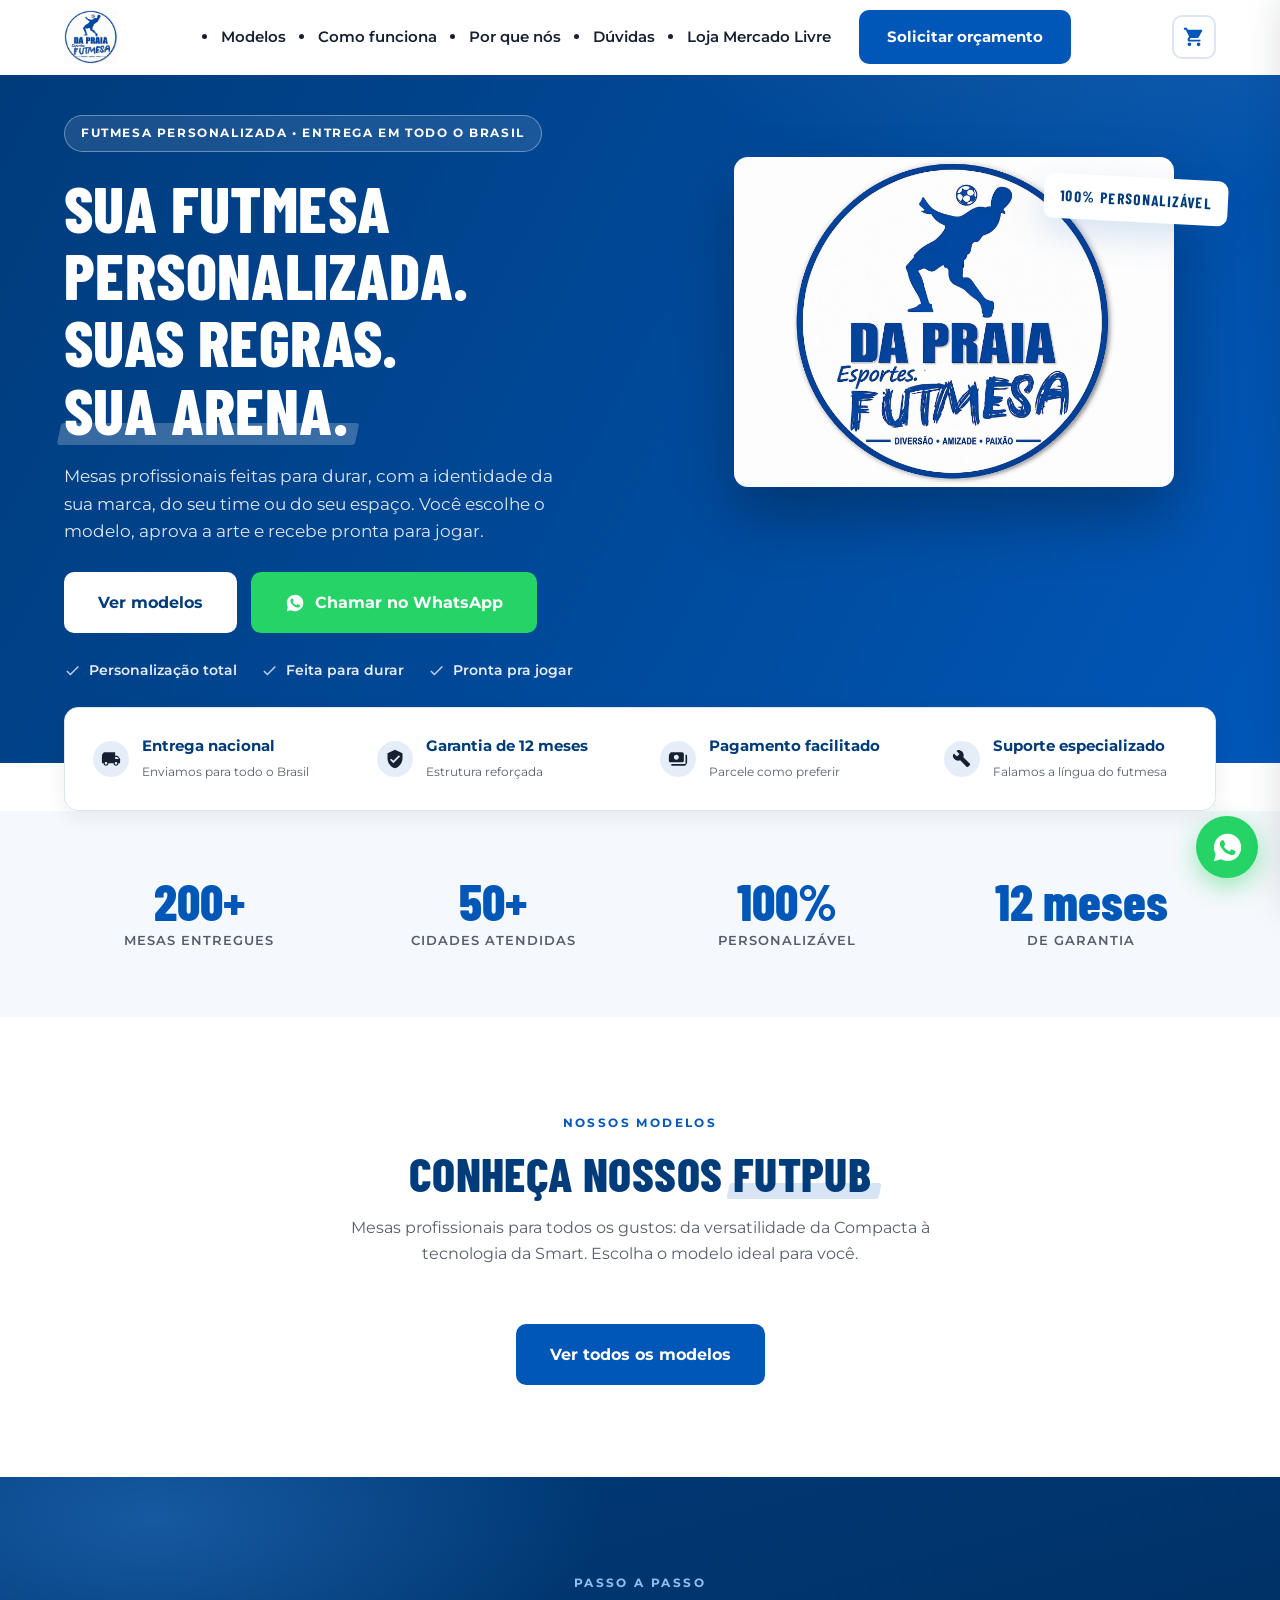
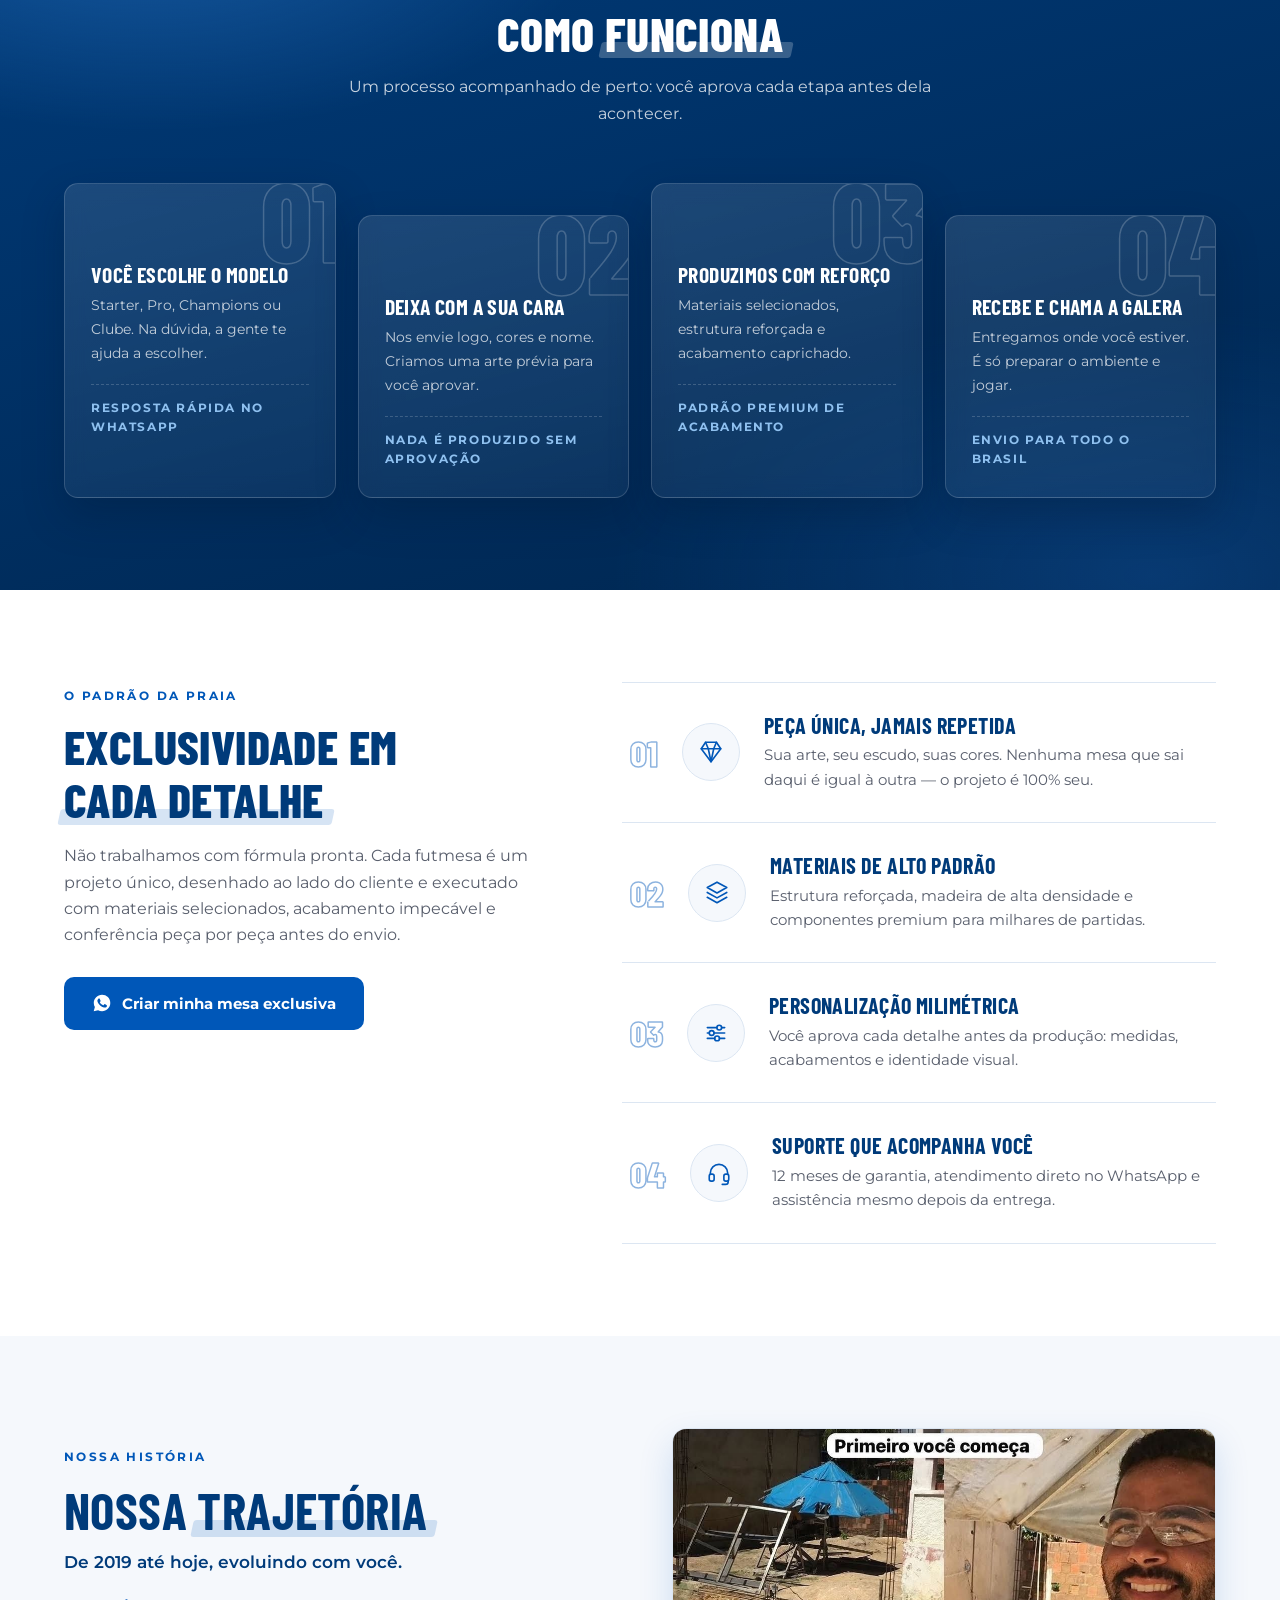
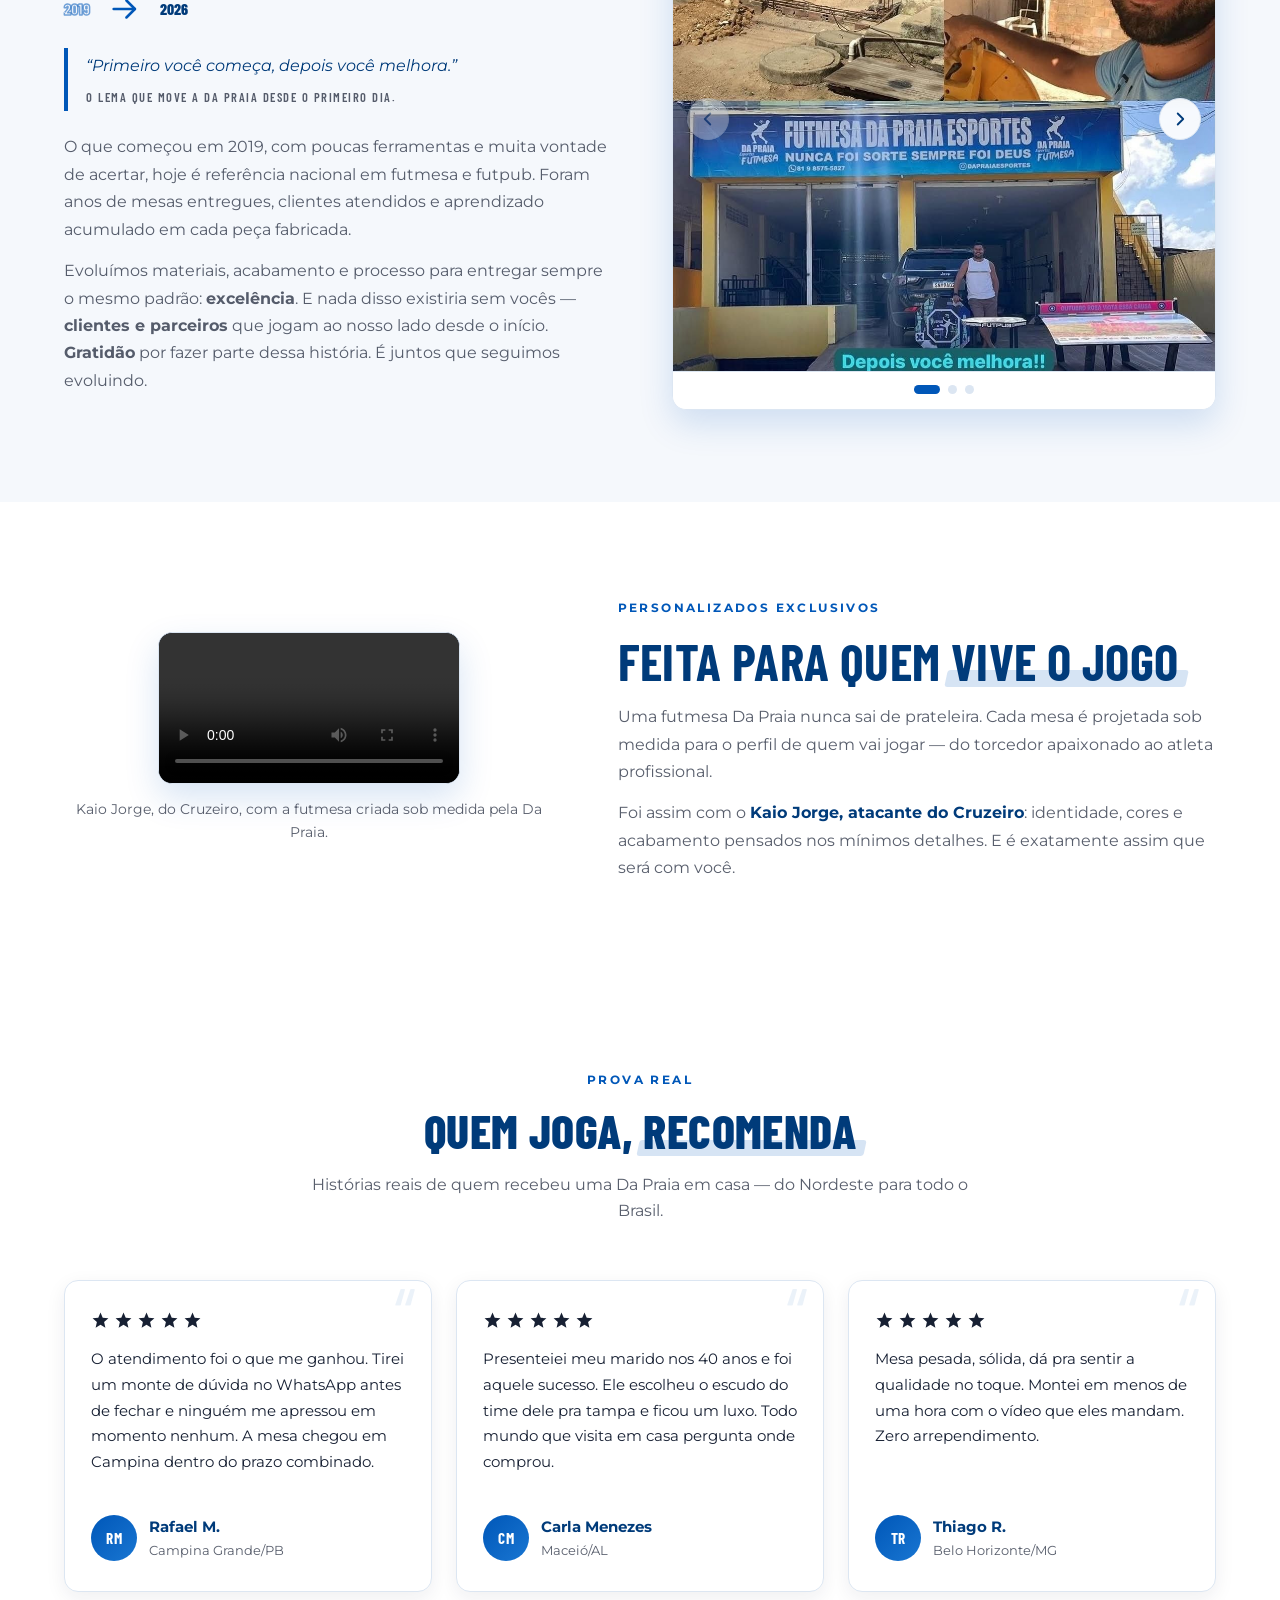
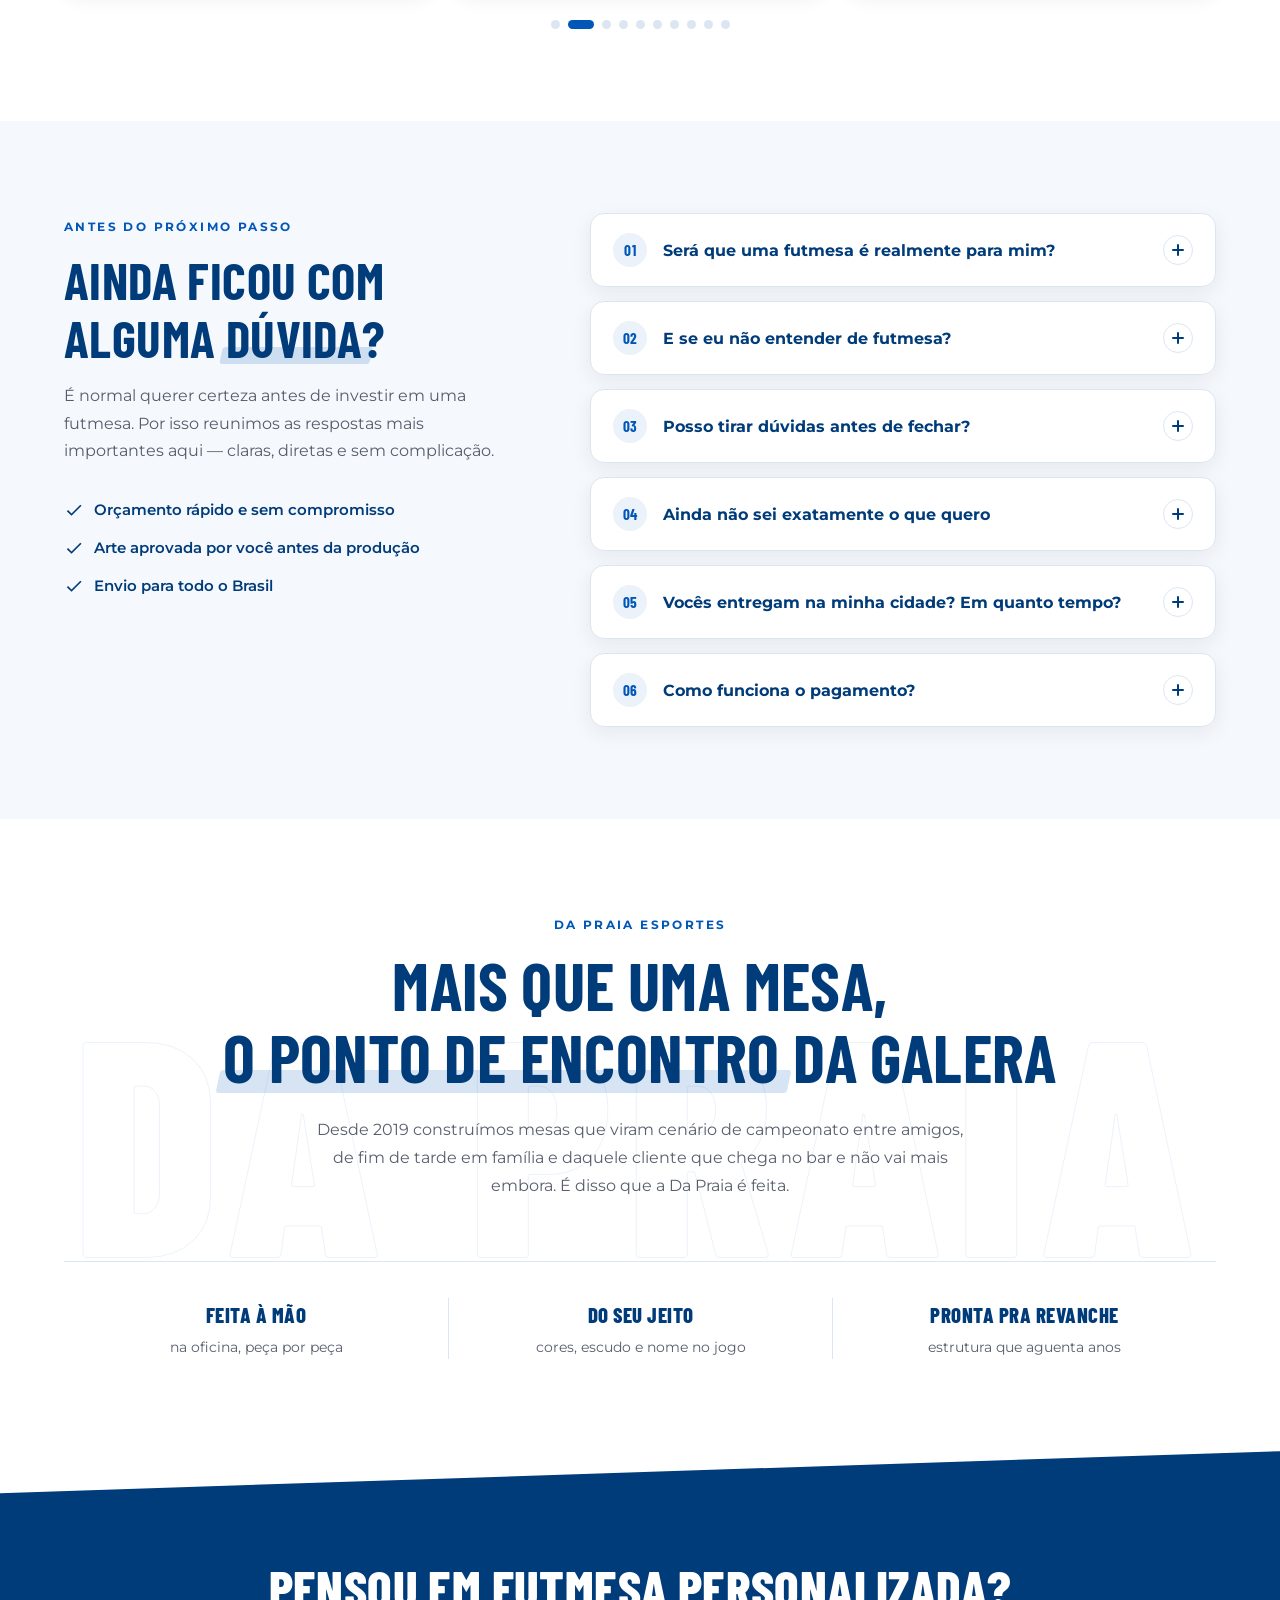
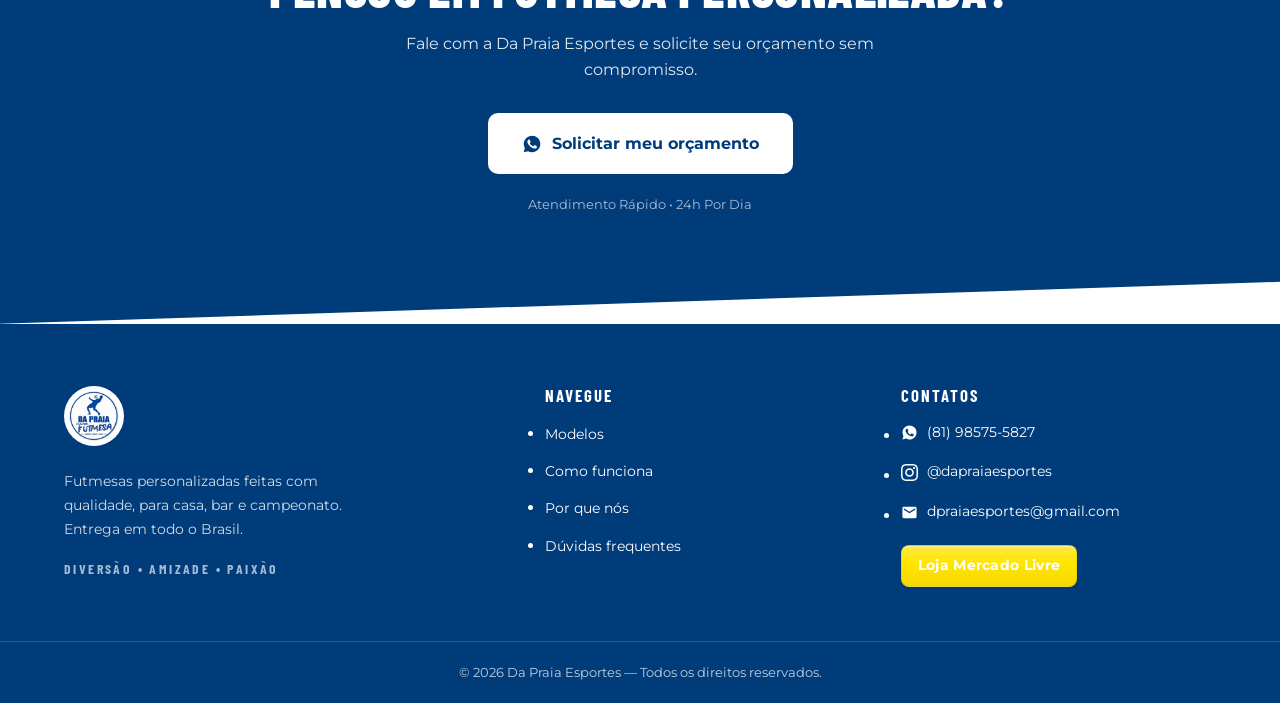
==== index.html @ 12948099 "Add files via upload" ====
<!DOCTYPE html>
<html lang="pt-BR">
<head>
  <meta charset="UTF-8">
  <meta name="viewport" content="width=device-width, initial-scale=1.0">

  <!-- Da Praia Esportes — Futmesa -->
  <title>Da Praia Esportes | Futmesas Personalizadas — Entrega para todo o Brasil</title>
  <meta name="description" content="Futmesas profissionais e personalizadas para casa, bar e campeonato. Escolha seu modelo, personalize com suas cores e receba em casa. Entrega para todo o Brasil.">
  <meta name="referrer" content="strict-origin-when-cross-origin">
  <meta property="og:title" content="Da Praia Esportes | Futmesas Personalizadas">
  <meta property="og:description" content="Monte sua arena de futmesa. Modelos personalizados com entrega para todo o Brasil.">
  <meta property="og:type" content="website">
  <meta property="og:image" content="assets/img/og-cover.jpg">
  <meta property="og:locale" content="pt_BR">

  <!-- Favicon (gerado a partir do logo oficial) -->
  <link rel="icon" type="image/png" sizes="32x32" href="assets/favicon/favicon-32x32.png">
  <link rel="icon" type="image/png" sizes="16x16" href="assets/favicon/favicon-16x16.png">
  <link rel="icon" type="image/png" sizes="192x192" href="assets/favicon/favicon-192.png">
  <link rel="apple-touch-icon" sizes="180x180" href="assets/favicon/apple-touch-icon.png">

  <!-- Fontes -->
  <link rel="preconnect" href="https://fonts.googleapis.com">
  <link rel="preconnect" href="https://fonts.gstatic.com" crossorigin>
  <link href="https://fonts.googleapis.com/css2?family=Barlow+Condensed:wght@600;700;800&family=Montserrat:wght@400;500;600;700&display=swap" rel="stylesheet">

  <!-- Styles -->
  <link rel="stylesheet" href="css/reset.css">
  <link rel="stylesheet" href="css/variables.css">
  <link rel="stylesheet" href="css/style.css">
  <link rel="stylesheet" href="css/responsive.css">

  <!-- Scripts (order matters: config first, main last) -->
  <script src="js/config.js" defer></script>
  <script src="js/ui.js" defer></script>
  <script src="js/cart.js" defer></script>
  <script src="js/animations.js" defer></script>
  <script src="js/carousel.js" defer></script>
  <script src="js/main.js" defer></script>
</head>

<body>

  <!-- SVG icon sprite -->
  <svg xmlns="http://www.w3.org/2000/svg" style="display:none" aria-hidden="true">
    <symbol id="i-whatsapp" viewBox="0 0 24 24"><path fill="currentColor" d="M12.04 2c-5.46 0-9.91 4.45-9.91 9.91 0 1.75.46 3.45 1.32 4.95L2.05 22l5.25-1.38a9.87 9.87 0 0 0 4.74 1.21h.01c5.46 0 9.9-4.45 9.9-9.91 0-2.65-1.03-5.14-2.9-7.01A9.82 9.82 0 0 0 12.04 2Zm5.8 14.06c-.24.68-1.4 1.3-1.94 1.35-.52.05-1.02.24-3.44-.72-2.9-1.14-4.72-4.15-4.86-4.34-.14-.19-1.15-1.53-1.15-2.92 0-1.39.73-2.07.99-2.35.26-.28.57-.35.76-.35.19 0 .38 0 .55.01.18.01.41-.07.64.49.24.56.81 1.98.88 2.12.07.14.12.31.02.5-.09.19-.14.31-.28.48-.14.17-.29.37-.42.5-.14.14-.28.29-.12.57.16.28.71 1.17 1.53 1.9 1.05.94 1.94 1.23 2.22 1.37.28.14.44.12.61-.07.16-.19.7-.81.89-1.09.19-.28.38-.23.64-.14.26.09 1.65.78 1.93.92.28.14.47.21.54.33.07.11.07.66-.17 1.34Z"/></symbol>
    <symbol id="i-instagram" viewBox="0 0 24 24"><path fill="currentColor" d="M12 2.163c3.204 0 3.584.012 4.85.07 3.252.148 4.771 1.691 4.919 4.919.058 1.265.069 1.645.069 4.849 0 3.205-.012 3.584-.069 4.849-.149 3.225-1.664 4.771-4.919 4.919-1.266.058-1.644.07-4.85.07-3.204 0-3.584-.012-4.849-.07-3.26-.149-4.771-1.699-4.919-4.92-.058-1.265-.07-1.644-.07-4.849 0-3.204.013-3.583.07-4.849.149-3.227 1.664-4.771 4.919-4.919 1.266-.057 1.645-.069 4.849-.069zm0-2.163c-3.259 0-3.667.014-4.947.072-4.358.2-6.78 2.618-6.98 6.98-.059 1.281-.073 1.689-.073 4.948 0 3.259.014 3.668.072 4.948.2 4.358 2.618 6.78 6.98 6.98 1.281.058 1.689.072 4.948.072 3.259 0 3.668-.014 4.948-.072 4.354-.2 6.782-2.618 6.979-6.98.059-1.28.073-1.689.073-4.948 0-3.259-.014-3.667-.072-4.947-.196-4.354-2.617-6.78-6.979-6.98-1.281-.059-1.69-.073-4.949-.073zm0 5.838c-3.403 0-6.162 2.759-6.162 6.162s2.759 6.163 6.162 6.163 6.162-2.759 6.162-6.163c0-3.403-2.759-6.162-6.162-6.162zm0 10.162c-2.209 0-4-1.79-4-4 0-2.209 1.791-4 4-4s4 1.791 4 4c0 2.21-1.791 4-4 4zm6.406-11.845c-.796 0-1.441.645-1.441 1.44s.645 1.44 1.441 1.44c.795 0 1.439-.645 1.439-1.44s-.644-1.44-1.439-1.44z"/></symbol>
    <symbol id="i-email" viewBox="0 0 24 24"><path fill="currentColor" d="M20 4H4c-1.1 0-1.99.9-1.99 2L2 18c0 1.1.9 2 2 2h16c1.1 0 2-.9 2-2V6c0-1.1-.9-2-2-2zm0 4-8 5-8-5V6l8 5 8-5v2z"/></symbol>
    <symbol id="i-cart" viewBox="0 0 24 24"><path fill="currentColor" d="M7 18c-1.1 0-1.99.9-1.99 2S5.9 22 7 22s2-.9 2-2-.9-2-2-2zM1 2v2h2l3.6 7.59-1.35 2.45c-.16.28-.25.61-.25.96 0 1.1.9 2 2 2h12v-2H7.42c-.14 0-.25-.11-.25-.25l.03-.12.9-1.63h7.45c.75 0 1.41-.41 1.75-1.03l3.58-6.49c.08-.14.12-.31.12-.48 0-.55-.45-1-1-1H5.21l-.94-2H1zm16 16c-1.1 0-1.99.9-1.99 2s.89 2 1.99 2 2-.9 2-2-.9-2-2-2z"/></symbol>
    <symbol id="i-menu" viewBox="0 0 24 24"><path fill="currentColor" d="M3 18h18v-2H3v2zm0-5h18v-2H3v2zm0-7v2h18V6H3z"/></symbol>
    <symbol id="i-close" viewBox="0 0 24 24"><path fill="currentColor" d="M19 6.41 17.59 5 12 10.59 6.41 5 5 6.41 10.59 12 5 17.59 6.41 19 12 13.41 17.59 19 19 17.59 13.41 12z"/></symbol>
    <symbol id="i-check" viewBox="0 0 24 24"><path fill="currentColor" d="M9 16.17 4.83 12l-1.42 1.41L9 19 21 7l-1.41-1.41z"/></symbol>
    <symbol id="i-truck" viewBox="0 0 24 24"><path fill="currentColor" d="M20 8h-3V4H3c-1.1 0-2 .9-2 2v11h2c0 1.66 1.34 3 3 3s3-1.34 3-3h6c0 1.66 1.34 3 3 3s3-1.34 3-3h2v-5l-3-4zM6 18.5c-.83 0-1.5-.67-1.5-1.5s.67-1.5 1.5-1.5 1.5.67 1.5 1.5-.67 1.5-1.5 1.5zm13.5-9 1.96 2.5H17V9.5h2.5zm-1.5 9c-.83 0-1.5-.67-1.5-1.5s.67-1.5 1.5-1.5 1.5.67 1.5 1.5-.67 1.5-1.5 1.5z"/></symbol>
    <symbol id="i-shield" viewBox="0 0 24 24"><path fill="currentColor" d="M12 1 3 5v6c0 5.55 3.84 10.74 9 12 5.16-1.26 9-6.45 9-12V5l-9-4zm-2 16-4-4 1.41-1.41L10 14.17l6.59-6.59L18 9l-8 8z"/></symbol>
    <symbol id="i-star" viewBox="0 0 24 24"><path fill="currentColor" d="m12 17.27 6.18 3.73-1.64-7.03L22 9.24l-7.19-.61L12 2 9.19 8.63 2 9.24l5.46 4.73L5.82 21z"/></symbol>
    <symbol id="i-card" viewBox="0 0 24 24"><path fill="currentColor" d="M19 14V6c0-1.1-.9-2-2-2H3c-1.1 0-2 .9-2 2v8c0 1.1.9 2 2 2h14c1.1 0 2-.9 2-2zm-9-1c-1.66 0-3-1.34-3-3s1.34-3 3-3 3 1.34 3 3-1.34 3-3 3zm13-6v11c0 1.1-.9 2-2 2H4v-2h17V7h2z"/></symbol>
    <symbol id="i-tools" viewBox="0 0 24 24"><path fill="currentColor" d="M22.7 19l-9.1-9.1c.9-2.3.4-5-1.5-6.9-2-2-5-2.4-7.4-1.3L9 6 6 9 1.6 4.7C.4 7.1.9 10.1 2.9 12.1c1.9 1.9 4.6 2.4 6.9 1.5l9.1 9.1c.4.4 1 .4 1.4 0l2.3-2.3c.5-.4.5-1.1.1-1.4z"/></symbol>

    <!-- Premium line icons -->
    <symbol id="i-diamond" viewBox="0 0 24 24"><g fill="none" stroke="currentColor" stroke-width="1.5" stroke-linecap="round" stroke-linejoin="round"><path d="M7 3h10l4 6-9 12L3 9l4-6Z"/><path d="M3 9h18"/><path d="M7 3l2.5 6L12 21M17 3l-2.5 6L12 21"/></g></symbol>
    <symbol id="i-layers" viewBox="0 0 24 24"><g fill="none" stroke="currentColor" stroke-width="1.5" stroke-linecap="round" stroke-linejoin="round"><path d="m12 2 9 5-9 5-9-5 9-5Z"/><path d="m3 11.5 9 5 9-5"/><path d="m3 16 9 5 9-5"/></g></symbol>
    <symbol id="i-sliders" viewBox="0 0 24 24"><g fill="none" stroke="currentColor" stroke-width="1.5" stroke-linecap="round"><path d="M4 7h8.8M17.2 7H20"/><circle cx="15" cy="7" r="2.2"/><path d="M4 12h1.8M10.2 12H20"/><circle cx="8" cy="12" r="2.2"/><path d="M4 17h6.8M15.2 17H20"/><circle cx="13" cy="17" r="2.2"/></g></symbol>
    <symbol id="i-headset" viewBox="0 0 24 24"><g fill="none" stroke="currentColor" stroke-width="1.5" stroke-linecap="round" stroke-linejoin="round"><path d="M4 13v-1a8 8 0 0 1 16 0v1"/><rect x="3" y="13" width="4.5" height="6.5" rx="1.8"/><rect x="16.5" y="13" width="4.5" height="6.5" rx="1.8"/><path d="M20.5 19.5v.5a2.5 2.5 0 0 1-2.5 2.5h-3"/></g></symbol>

    <!-- Journey icons -->
    <symbol id="i-chevron-left" viewBox="0 0 24 24"><path fill="none" stroke="currentColor" stroke-width="2" stroke-linecap="round" stroke-linejoin="round" d="m14.5 6-6 6 6 6"/></symbol>
    <symbol id="i-chevron-right" viewBox="0 0 24 24"><path fill="none" stroke="currentColor" stroke-width="2" stroke-linecap="round" stroke-linejoin="round" d="m9.5 6 6 6-6 6"/></symbol>
    <symbol id="i-arrow-right" viewBox="0 0 24 24"><g fill="none" stroke="currentColor" stroke-width="1.8" stroke-linecap="round" stroke-linejoin="round"><path d="M4 12h15"/><path d="m13 6 6 6-6 6"/></g></symbol>

    <!-- Mercado Livre hand/smile mark -->
    <symbol id="i-ml" viewBox="0 0 24 24"><path d="M5 15c0-4 3-7.5 7-9.5 4 2 7 5.5 7 9.5" stroke="currentColor" stroke-width="2" fill="none" stroke-linecap="round"/><circle cx="12" cy="16" r="1.5" fill="currentColor"/></symbol>
  </svg>

  <!-- Header -->
  <header class="header" id="site-header">
    <div class="container header__inner">

      <a href="#inicio" class="logo" aria-label="Da Praia Esportes">
        <img src="assets/img/logo/logo.png" alt="Da Praia Esportes" class="logo__img">
      </a>

      <nav class="nav" id="nav" aria-label="Menu principal">
        <ul>
          <li><a href="modelos-futpub.html">Modelos</a></li>
          <li><a href="#como-funciona">Como funciona</a></li>
          <li><a href="#porque">Por que nós</a></li>
          <li><a href="#faq">Dúvidas</a></li>
          <li><a href="https://www.mercadolivre.com.br/pagina/oro8zvaj"
                 target="_blank"
                 rel="noopener noreferrer">Loja Mercado Livre</a></li>
        </ul>
        <a href="#" class="btn btn-primary nav__cta"
           data-contact="whatsapp"
           data-message="Olá! Estou procurando uma futmesa personalizada. Podem me ajudar?">
          Solicitar orçamento
        </a>
      </nav>

      <div class="header__actions">
        <button type="button" class="cart-btn" data-cart-open aria-label="Abrir meu orçamento">
          <svg aria-hidden="true"><use href="#i-cart"></use></svg>
          <span class="cart-btn__badge" data-cart-badge hidden>0</span>
        </button>
        <button type="button" class="nav-toggle" data-menu-toggle
                aria-label="Abrir menu" aria-expanded="false" aria-controls="nav">
          <svg class="icon-open" aria-hidden="true"><use href="#i-menu"></use></svg>
          <svg class="icon-close" aria-hidden="true"><use href="#i-close"></use></svg>
        </button>
      </div>
    </div>
  </header>

  <main>

    <!-- Hero -->
    <section class="hero" id="inicio">
      <div class="container hero__grid">

        <div class="hero-content reveal">
          <span class="hero__badge">FUTMESA PERSONALIZADA • ENTREGA EM TODO O BRASIL</span>

          <h1>SUA FUTMESA PERSONALIZADA.<br>SUAS REGRAS.<br><span class="highlight highlight-light">SUA ARENA.</span></h1>

          <p class="hero-text">
            Mesas profissionais feitas para durar, com a identidade da sua marca, do seu time
            ou do seu espaço. Você escolhe o modelo, aprova a arte e recebe pronta para jogar.
          </p>

          <div class="hero-actions">
            <a href="modelos-futpub.html" class="btn btn-white btn-lg">Ver modelos</a>
            <a href="#" class="btn btn-whatsapp btn-lg"
               data-contact="whatsapp"
               data-message="Olá! Tenho interesse em uma futmesa personalizada. Podem me passar valores e prazo de produção?">
              <svg aria-hidden="true"><use href="#i-whatsapp"></use></svg> Chamar no WhatsApp
            </a>
          </div>

          <ul class="hero-chips">
            <li><svg aria-hidden="true"><use href="#i-check"></use></svg> Personalização total</li>
            <li><svg aria-hidden="true"><use href="#i-check"></use></svg> Feita para durar</li>
            <li><svg aria-hidden="true"><use href="#i-check"></use></svg> Pronta pra jogar</li>
          </ul>
        </div>

        <div class="hero__visual reveal">
          <img src="assets/img/logo/logo.png"
               alt="Logo da Da Praia Esportes"
               class="hero-image" width="640" height="480" loading="eager" decoding="async">
          <span class="hero-tag">100% PERSONALIZÁVEL</span>
        </div>
      </div>
    </section>

    <!-- USP bar -->
    <div class="container">
      <div class="usp-bar reveal">
        <div class="usp-bar__item">
          <svg aria-hidden="true"><use href="#i-truck"></use></svg>
          <div><strong>Entrega nacional</strong><span>Enviamos para todo o Brasil</span></div>
        </div>
        <div class="usp-bar__item">
          <svg aria-hidden="true"><use href="#i-shield"></use></svg>
          <div><strong>Garantia de 12 meses</strong><span>Estrutura reforçada</span></div>
        </div>
        <div class="usp-bar__item">
          <svg aria-hidden="true"><use href="#i-card"></use></svg>
          <div><strong>Pagamento facilitado</strong><span>Parcele como preferir</span></div>
        </div>
        <div class="usp-bar__item">
          <svg aria-hidden="true"><use href="#i-tools"></use></svg>
          <div><strong>Suporte especializado</strong><span>Falamos a língua do futmesa</span></div>
        </div>
      </div>
    </div>

    <!-- Stats -->
    <section class="stats">
      <div class="container stats-grid">
        <div class="stat reveal"><strong data-count="200" data-suffix="+">0+</strong><span>Mesas entregues</span></div>
        <div class="stat reveal"><strong data-count="50" data-suffix="+">0+</strong><span>Cidades atendidas</span></div>
        <div class="stat reveal"><strong data-count="100" data-suffix="%">0%</strong><span>Personalizável</span></div>
        <div class="stat reveal"><strong data-count="12" data-suffix=" meses">0 meses</strong><span>De garantia</span></div>
      </div>
    </section>

    <!-- FUTPUB preview -->
    <section class="section" id="modelos">
      <div class="container">
        <header class="section-header reveal">
          <span class="eyebrow">NOSSOS MODELOS</span>
          <h2>CONHEÇA NOSSOS <span class="highlight">FUTPUB</span></h2>
          <p>Mesas profissionais para todos os gustos: da versatilidade da Compacta à tecnologia da Smart. Escolha o modelo ideal para você.</p>
        </header>

        <div style="text-align:center;margin-top:36px" class="reveal">
          <a href="modelos-futpub.html" class="btn btn-primary btn-lg">Ver todos os modelos</a>
        </div>
      </div>
    </section>

    <!-- How it works -->
    <section class="section section-night" id="como-funciona">
      <div class="container">
        <header class="section-header reveal">
          <span class="eyebrow">PASSO A PASSO</span>
          <h2>COMO <span class="highlight highlight-light">FUNCIONA</span></h2>
          <p>Um processo acompanhado de perto: você aprova cada etapa antes dela acontecer.</p>
        </header>

        <ol class="flow">
          <li class="flow-step reveal">
            <span class="flow-step__num" aria-hidden="true">01</span>
            <h3>Você escolhe o modelo</h3>
            <p>Starter, Pro, Champions ou Clube. Na dúvida, a gente te ajuda a escolher.</p>
            <span class="flow-step__meta">Resposta rápida no WhatsApp</span>
          </li>
          <li class="flow-step reveal">
            <span class="flow-step__num" aria-hidden="true">02</span>
            <h3>Deixa com a sua cara</h3>
            <p>Nos envie logo, cores e nome. Criamos uma arte prévia para você aprovar.</p>
            <span class="flow-step__meta">Nada é produzido sem aprovação</span>
          </li>
          <li class="flow-step reveal">
            <span class="flow-step__num" aria-hidden="true">03</span>
            <h3>Produzimos com reforço</h3>
            <p>Materiais selecionados, estrutura reforçada e acabamento caprichado.</p>
            <span class="flow-step__meta">Padrão premium de acabamento</span>
          </li>
          <li class="flow-step reveal">
            <span class="flow-step__num" aria-hidden="true">04</span>
            <h3>Recebe e chama a galera</h3>
            <p>Entregamos onde você estiver. É só preparar o ambiente e jogar.</p>
            <span class="flow-step__meta">Envio para todo o Brasil</span>
          </li>
        </ol>
      </div>
    </section>

    <!-- Why us -->
    <section class="section" id="porque">
      <div class="container why__grid">

        <header class="why-intro reveal">
          <span class="eyebrow">O PADRÃO DA PRAIA</span>
          <h2>EXCLUSIVIDADE EM<br><span class="highlight">CADA DETALHE</span></h2>
          <p>
            Não trabalhamos com fórmula pronta. Cada futmesa é um projeto único,
            desenhado ao lado do cliente e executado com materiais selecionados,
            acabamento impecável e conferência peça por peça antes do envio.
          </p>
          <a href="#" class="btn btn-primary"
             data-contact="whatsapp"
             data-message="Olá! Vi o trabalho de vocês e quero montar uma futmesa personalizada. Como funciona o processo?">
            <svg aria-hidden="true"><use href="#i-whatsapp"></use></svg>
            Criar minha mesa exclusiva
          </a>
        </header>

        <ul class="why-list">
          <li class="why-item reveal">
            <span class="why-item__number">01</span>
            <span class="why-item__icon"><svg aria-hidden="true"><use href="#i-diamond"></use></svg></span>
            <div class="why-item__body">
              <h3>Peça única, jamais repetida</h3>
              <p>Sua arte, seu escudo, suas cores. Nenhuma mesa que sai daqui é igual à outra — o projeto é 100% seu.</p>
            </div>
          </li>
          <li class="why-item reveal">
            <span class="why-item__number">02</span>
            <span class="why-item__icon"><svg aria-hidden="true"><use href="#i-layers"></use></svg></span>
            <div class="why-item__body">
              <h3>Materiais de alto padrão</h3>
              <p>Estrutura reforçada, madeira de alta densidade e componentes premium para milhares de partidas.</p>
            </div>
          </li>
          <li class="why-item reveal">
            <span class="why-item__number">03</span>
            <span class="why-item__icon"><svg aria-hidden="true"><use href="#i-sliders"></use></svg></span>
            <div class="why-item__body">
              <h3>Personalização milimétrica</h3>
              <p>Você aprova cada detalhe antes da produção: medidas, acabamentos e identidade visual.</p>
            </div>
          </li>
          <li class="why-item reveal">
            <span class="why-item__number">04</span>
            <span class="why-item__icon"><svg aria-hidden="true"><use href="#i-headset"></use></svg></span>
            <div class="why-item__body">
              <h3>Suporte que acompanha você</h3>
              <p>12 meses de garantia, atendimento direto no WhatsApp e assistência mesmo depois da entrega.</p>
            </div>
          </li>
        </ul>
      </div>
    </section>

    <!-- Our journey -->
    <section class="section section-gray" id="trajetoria">
      <div class="container story__grid">

        <header class="story-intro reveal">
          <span class="eyebrow">NOSSA HISTÓRIA</span>
          <h2>NOSSA <span class="highlight">TRAJETÓRIA</span></h2>
          <p class="story-intro__lead">De 2019 até hoje, evoluindo com você.</p>

          <p class="story-years" aria-label="Da fundação em 2019 até 2026">
            <span class="story-years__from">2019</span>
            <svg aria-hidden="true"><use href="#i-arrow-right"></use></svg>
            <span class="story-years__to">2026</span>
          </p>

          <blockquote class="story-quote">
            “Primeiro você começa, depois você melhora.”
            <footer>O lema que move a Da Praia desde o primeiro dia.</footer>
          </blockquote>

          <p>
            O que começou em 2019, com poucas ferramentas e muita vontade de
            acertar, hoje é referência nacional em futmesa e futpub. Foram anos
            de mesas entregues, clientes atendidos e aprendizado acumulado em
            cada peça fabricada.
          </p>
          <p>
            Evoluímos materiais, acabamento e processo para entregar sempre o
            mesmo padrão: <strong>excelência</strong>. E nada disso existiria sem vocês —
            <strong>clientes e parceiros</strong> que jogam ao nosso lado desde o início.
            <strong>Gratidão</strong> por fazer parte dessa história. É juntos que seguimos
            evoluindo.
          </p>
        </header>

        <div class="story-media reveal">
          <div class="carousel" id="story-carousel" aria-roledescription="carrossel" aria-label="Fotos da trajetória da Da Praia">
            <div class="carousel__track">
              <figure class="carousel__slide">
                <img src="assets/img/produtos/ft1.png" alt="Futmesa produzida pela Da Praia no início da trajetória" width="1080" height="1077" loading="lazy" decoding="async">
              </figure>
              <figure class="carousel__slide">
                <img src="assets/img/produtos/ft2.png" alt="Futpub da Da Praia em destaque na oficina" width="1170" height="1170" loading="lazy" decoding="async">
              </figure>
              <figure class="carousel__slide">
                <img src="assets/img/produtos/ft3.png" alt="Detalhes do acabamento das mesas Da Praia" width="1170" height="1170" loading="lazy" decoding="async">
              </figure>
              <!-- Adicione aqui o slide 4 quando a foto produtos/ft4 estiver disponível -->
            </div>

            <button type="button" class="carousel__arrow carousel__arrow--prev" data-carousel-prev aria-label="Foto anterior">
              <svg aria-hidden="true"><use href="#i-chevron-left"></use></svg>
            </button>
            <button type="button" class="carousel__arrow carousel__arrow--next" data-carousel-next aria-label="Próxima foto">
              <svg aria-hidden="true"><use href="#i-chevron-right"></use></svg>
            </button>

            <div class="carousel__dots" data-carousel-dots></div>
          </div>
        </div>

      </div>
    </section>

    <!-- Featured custom work -->
    <section class="section" id="personalizados">
      <div class="container feature-video__grid">

        <figure class="feature-video reveal">
          <div class="feature-video__frame">
            <video controls preload="metadata" playsinline src="assets/videos/kaio-jorge.mp4"></video>
          </div>
          <figcaption>Kaio Jorge, do Cruzeiro, com a futmesa criada sob medida pela Da Praia.</figcaption>
        </figure>

        <header class="feature-video__intro reveal">
          <span class="eyebrow">PERSONALIZADOS EXCLUSIVOS</span>
          <h2>FEITA PARA QUEM <span class="highlight">VIVE O JOGO</span></h2>
          <p>
            Uma futmesa Da Praia nunca sai de prateleira. Cada mesa é projetada
            sob medida para o perfil de quem vai jogar — do torcedor apaixonado
            ao atleta profissional.
          </p>
          <p>
            Foi assim com o <strong>Kaio Jorge, atacante do Cruzeiro</strong>:
            identidade, cores e acabamento pensados nos mínimos detalhes. E é
            exatamente assim que será com você.
          </p>
        </header>

      </div>
    </section>

    <!-- Testimonials -->
    <section class="section" id="depoimentos">
      <div class="container">
        <header class="section-header reveal">
          <span class="eyebrow">PROVA REAL</span>
          <h2>QUEM JOGA, <span class="highlight">RECOMENDA</span></h2>
          <p>Histórias reais de quem recebeu uma Da Praia em casa — do Nordeste para todo o Brasil.</p>
        </header>

        <div class="tcarousel reveal">
          <ul class="tcarousel__grid" data-tcarousel-grid>
              <li class="testimonial-card">
                <div class="stars" aria-label="Avaliação: 5 de 5 estrelas">
                  <svg aria-hidden="true"><use href="#i-star"></use></svg>
                  <svg aria-hidden="true"><use href="#i-star"></use></svg>
                  <svg aria-hidden="true"><use href="#i-star"></use></svg>
                  <svg aria-hidden="true"><use href="#i-star"></use></svg>
                  <svg aria-hidden="true"><use href="#i-star"></use></svg>
                </div>
                <blockquote>A futpub está no meu bar há quase três anos e aguenta o tranco de todo fim de semana. Cliente fica mais tempo, joga entre uma rodada e outra. Melhor dinheiro que gastei no ambiente.</blockquote>
                <div class="testimonial-card__footer">
                  <span class="avatar">MA</span>
                  <div>
                    <strong>Marcos A.</strong>
                    <span>Jaboatão dos Guararapes/PE</span>
                    <span class="testimonial-card__since">Cliente desde 2021</span>
                  </div>
                </div>
              </li>

              <li class="testimonial-card">
                <div class="stars" aria-label="Avaliação: 5 de 5 estrelas">
                  <svg aria-hidden="true"><use href="#i-star"></use></svg>
                  <svg aria-hidden="true"><use href="#i-star"></use></svg>
                  <svg aria-hidden="true"><use href="#i-star"></use></svg>
                  <svg aria-hidden="true"><use href="#i-star"></use></svg>
                  <svg aria-hidden="true"><use href="#i-star"></use></svg>
                </div>
                <blockquote>Comprei de longe, só pelo site, e confesso que bateu aquela dúvida normal. Chegou tudo certinho, muito bem embalada, e a mesa é ainda melhor do que nas fotos. Minha sala virou o ponto de encontro da família aos domingos.</blockquote>
                <div class="testimonial-card__footer">
                  <span class="avatar">JC</span>
                  <div>
                    <strong>Juliana C.</strong>
                    <span>São Paulo/SP</span>
                  </div>
                </div>
              </li>

              <li class="testimonial-card">
                <div class="stars" aria-label="Avaliação: 5 de 5 estrelas">
                  <svg aria-hidden="true"><use href="#i-star"></use></svg>
                  <svg aria-hidden="true"><use href="#i-star"></use></svg>
                  <svg aria-hidden="true"><use href="#i-star"></use></svg>
                  <svg aria-hidden="true"><use href="#i-star"></use></svg>
                  <svg aria-hidden="true"><use href="#i-star"></use></svg>
                </div>
                <blockquote>Jogo futmesa desde moleque e essa aqui é outro nível. A bola desliza lisa, o manche é firme e o acabamento é caprichado demais. Dá pra ver que foi feita por quem entende.</blockquote>
                <div class="testimonial-card__footer">
                  <span class="avatar">DF</span>
                  <div>
                    <strong>Diego F.</strong>
                    <span>Fortaleza/CE</span>
                  </div>
                </div>
              </li>

              <li class="testimonial-card">
                <div class="stars" aria-label="Avaliação: 5 de 5 estrelas">
                  <svg aria-hidden="true"><use href="#i-star"></use></svg>
                  <svg aria-hidden="true"><use href="#i-star"></use></svg>
                  <svg aria-hidden="true"><use href="#i-star"></use></svg>
                  <svg aria-hidden="true"><use href="#i-star"></use></svg>
                  <svg aria-hidden="true"><use href="#i-star"></use></svg>
                </div>
                <blockquote>O atendimento foi o que me ganhou. Tirei um monte de dúvida no WhatsApp antes de fechar e ninguém me apressou em momento nenhum. A mesa chegou em Campina dentro do prazo combinado.</blockquote>
                <div class="testimonial-card__footer">
                  <span class="avatar">RM</span>
                  <div>
                    <strong>Rafael M.</strong>
                    <span>Campina Grande/PB</span>
                  </div>
                </div>
              </li>

              <li class="testimonial-card">
                <div class="stars" aria-label="Avaliação: 5 de 5 estrelas">
                  <svg aria-hidden="true"><use href="#i-star"></use></svg>
                  <svg aria-hidden="true"><use href="#i-star"></use></svg>
                  <svg aria-hidden="true"><use href="#i-star"></use></svg>
                  <svg aria-hidden="true"><use href="#i-star"></use></svg>
                  <svg aria-hidden="true"><use href="#i-star"></use></svg>
                </div>
                <blockquote>Presenteiei meu marido nos 40 anos e foi aquele sucesso. Ele escolheu o escudo do time dele pra tampa e ficou um luxo. Todo mundo que visita em casa pergunta onde comprou.</blockquote>
                <div class="testimonial-card__footer">
                  <span class="avatar">CM</span>
                  <div>
                    <strong>Carla Menezes</strong>
                    <span>Maceió/AL</span>
                  </div>
                </div>
              </li>

              <li class="testimonial-card">
                <div class="stars" aria-label="Avaliação: 5 de 5 estrelas">
                  <svg aria-hidden="true"><use href="#i-star"></use></svg>
                  <svg aria-hidden="true"><use href="#i-star"></use></svg>
                  <svg aria-hidden="true"><use href="#i-star"></use></svg>
                  <svg aria-hidden="true"><use href="#i-star"></use></svg>
                  <svg aria-hidden="true"><use href="#i-star"></use></svg>
                </div>
                <blockquote>Mesa pesada, sólida, dá pra sentir a qualidade no toque. Montei em menos de uma hora com o vídeo que eles mandam. Zero arrependimento.</blockquote>
                <div class="testimonial-card__footer">
                  <span class="avatar">TR</span>
                  <div>
                    <strong>Thiago R.</strong>
                    <span>Belo Horizonte/MG</span>
                  </div>
                </div>
              </li>

              <li class="testimonial-card">
                <div class="stars" aria-label="Avaliação: 5 de 5 estrelas">
                  <svg aria-hidden="true"><use href="#i-star"></use></svg>
                  <svg aria-hidden="true"><use href="#i-star"></use></svg>
                  <svg aria-hidden="true"><use href="#i-star"></use></svg>
                  <svg aria-hidden="true"><use href="#i-star"></use></svg>
                  <svg aria-hidden="true"><use href="#i-star"></use></svg>
                </div>
                <blockquote>Compro com eles desde o começo, lá de 2019. Já foram três mesas: uma minha e duas de presente. O trabalho só melhorou — e olha que a primeira já era ótima.</blockquote>
                <div class="testimonial-card__footer">
                  <span class="avatar">GN</span>
                  <div>
                    <strong>Gustavo N.</strong>
                    <span>Recife/PE</span>
                    <span class="testimonial-card__since">Cliente desde 2019</span>
                  </div>
                </div>
              </li>

              <li class="testimonial-card">
                <div class="stars" aria-label="Avaliação: 5 de 5 estrelas">
                  <svg aria-hidden="true"><use href="#i-star"></use></svg>
                  <svg aria-hidden="true"><use href="#i-star"></use></svg>
                  <svg aria-hidden="true"><use href="#i-star"></use></svg>
                  <svg aria-hidden="true"><use href="#i-star"></use></svg>
                  <svg aria-hidden="true"><use href="#i-star"></use></svg>
                </div>
                <blockquote>Chegou antes do prazo e super bem protegida. Meu pai se emocionou quando viu o nome dele gravado na mesa. Sério mesmo. Obrigada pelo cuidado com os detalhes.</blockquote>
                <div class="testimonial-card__footer">
                  <span class="avatar">BS</span>
                  <div>
                    <strong>Bianca S.</strong>
                    <span>Natal/RN</span>
                  </div>
                </div>
              </li>

              <li class="testimonial-card">
                <div class="stars" aria-label="Avaliação: 5 de 5 estrelas">
                  <svg aria-hidden="true"><use href="#i-star"></use></svg>
                  <svg aria-hidden="true"><use href="#i-star"></use></svg>
                  <svg aria-hidden="true"><use href="#i-star"></use></svg>
                  <svg aria-hidden="true"><use href="#i-star"></use></svg>
                  <svg aria-hidden="true"><use href="#i-star"></use></svg>
                </div>
                <blockquote>A mesa trabalha duro em evento e, depois de tanta gente batendo nela, continua inteira e bonita. É daquelas compras que se pagam.</blockquote>
                <div class="testimonial-card__footer">
                  <span class="avatar">RT</span>
                  <div>
                    <strong>Rodrigo T.</strong>
                    <span>Rio de Janeiro/RJ</span>
                  </div>
                </div>
              </li>

              <li class="testimonial-card">
                <div class="stars" aria-label="Avaliação: 5 de 5 estrelas">
                  <svg aria-hidden="true"><use href="#i-star"></use></svg>
                  <svg aria-hidden="true"><use href="#i-star"></use></svg>
                  <svg aria-hidden="true"><use href="#i-star"></use></svg>
                  <svg aria-hidden="true"><use href="#i-star"></use></svg>
                  <svg aria-hidden="true"><use href="#i-star"></use></svg>
                </div>
                <blockquote>Fui atendido pelo próprio dono, que mandou foto da minha mesa sendo montada lá na oficina. Esse cuidado não tem preço. E o produto, claro, ficou top.</blockquote>
                <div class="testimonial-card__footer">
                  <span class="avatar">PH</span>
                  <div>
                    <strong>Paulo H.</strong>
                    <span>Caruaru/PE</span>
                  </div>
                </div>
              </li>

              <li class="testimonial-card">
                <div class="stars" aria-label="Avaliação: 5 de 5 estrelas">
                  <svg aria-hidden="true"><use href="#i-star"></use></svg>
                  <svg aria-hidden="true"><use href="#i-star"></use></svg>
                  <svg aria-hidden="true"><use href="#i-star"></use></svg>
                  <svg aria-hidden="true"><use href="#i-star"></use></svg>
                  <svg aria-hidden="true"><use href="#i-star"></use></svg>
                </div>
                <blockquote>Minha única reclamação é que meus filhos agora brigam pra ver quem joga primeiro. A mesa é boa demais e virou disputa em casa — do tipo boa.</blockquote>
                <div class="testimonial-card__footer">
                  <span class="avatar">LP</span>
                  <div>
                    <strong>Luciana P.</strong>
                    <span>Salvador/BA</span>
                  </div>
                </div>
              </li>

              <li class="testimonial-card">
                <div class="stars" aria-label="Avaliação: 5 de 5 estrelas">
                  <svg aria-hidden="true"><use href="#i-star"></use></svg>
                  <svg aria-hidden="true"><use href="#i-star"></use></svg>
                  <svg aria-hidden="true"><use href="#i-star"></use></svg>
                  <svg aria-hidden="true"><use href="#i-star"></use></svg>
                  <svg aria-hidden="true"><use href="#i-star"></use></svg>
                </div>
                <blockquote>Ter uma futmesa profissional em casa era um sonho antigo. Personalizei com as cores do meu time e o resultado ficou impecável, coisa de marca grande.</blockquote>
                <div class="testimonial-card__footer">
                  <span class="avatar">AL</span>
                  <div>
                    <strong>Anderson L.</strong>
                    <span>Olinda/PE</span>
                    <span class="testimonial-card__since">Cliente desde 2023</span>
                  </div>
                </div>
              </li>

              <li class="testimonial-card">
                <div class="stars" aria-label="Avaliação: 5 de 5 estrelas">
                  <svg aria-hidden="true"><use href="#i-star"></use></svg>
                  <svg aria-hidden="true"><use href="#i-star"></use></svg>
                  <svg aria-hidden="true"><use href="#i-star"></use></svg>
                  <svg aria-hidden="true"><use href="#i-star"></use></svg>
                  <svg aria-hidden="true"><use href="#i-star"></use></svg>
                </div>
                <blockquote>Comprei pro meu pai no Dia dos Pais e ele me ligou emocionado quando abriu as caixas. Disseram que ia chegar dia 12 e chegou dia 10.</blockquote>
                <div class="testimonial-card__footer">
                  <span class="avatar">PM</span>
                  <div>
                    <strong>Priscila M.</strong>
                    <span>Campinas/SP</span>
                  </div>
                </div>
              </li>

              <li class="testimonial-card">
                <div class="stars" aria-label="Avaliação: 5 de 5 estrelas">
                  <svg aria-hidden="true"><use href="#i-star"></use></svg>
                  <svg aria-hidden="true"><use href="#i-star"></use></svg>
                  <svg aria-hidden="true"><use href="#i-star"></use></svg>
                  <svg aria-hidden="true"><use href="#i-star"></use></svg>
                  <svg aria-hidden="true"><use href="#i-star"></use></svg>
                </div>
                <blockquote>A personalização ficou melhor do que eu imaginei. Mandei uma arte meio torta e eles ajustaram tudo, mandaram prévia pra eu aprovar antes de produzir. Isso me passou muita confiança.</blockquote>
                <div class="testimonial-card__footer">
                  <span class="avatar">EV</span>
                  <div>
                    <strong>Everton L.</strong>
                    <span>Garanhuns/PE</span>
                  </div>
                </div>
              </li>

              <li class="testimonial-card">
                <div class="stars" aria-label="Avaliação: 5 de 5 estrelas">
                  <svg aria-hidden="true"><use href="#i-star"></use></svg>
                  <svg aria-hidden="true"><use href="#i-star"></use></svg>
                  <svg aria-hidden="true"><use href="#i-star"></use></svg>
                  <svg aria-hidden="true"><use href="#i-star"></use></svg>
                  <svg aria-hidden="true"><use href="#i-star"></use></svg>
                </div>
                <blockquote>Atendimento humano de verdade. Me responderam num domingo à noite, coisa que nem loja grande faz. A mesa então, nem se fala.</blockquote>
                <div class="testimonial-card__footer">
                  <span class="avatar">AV</span>
                  <div>
                    <strong>Aline V.</strong>
                    <span>Arapiraca/AL</span>
                  </div>
                </div>
              </li>

              <li class="testimonial-card">
                <div class="stars" aria-label="Avaliação: 5 de 5 estrelas">
                  <svg aria-hidden="true"><use href="#i-star"></use></svg>
                  <svg aria-hidden="true"><use href="#i-star"></use></svg>
                  <svg aria-hidden="true"><use href="#i-star"></use></svg>
                  <svg aria-hidden="true"><use href="#i-star"></use></svg>
                  <svg aria-hidden="true"><use href="#i-star"></use></svg>
                </div>
                <blockquote>Jogo em torneio na minha cidade e a Da Praia é a mesa que todo mundo pede pra jogar. Bola corre lisa, defesa firme, jogo rápido.</blockquote>
                <div class="testimonial-card__footer">
                  <span class="avatar">WP</span>
                  <div>
                    <strong>Wesley P.</strong>
                    <span>Mossoró/RN</span>
                  </div>
                </div>
              </li>

              <li class="testimonial-card">
                <div class="stars" aria-label="Avaliação: 5 de 5 estrelas">
                  <svg aria-hidden="true"><use href="#i-star"></use></svg>
                  <svg aria-hidden="true"><use href="#i-star"></use></svg>
                  <svg aria-hidden="true"><use href="#i-star"></use></svg>
                  <svg aria-hidden="true"><use href="#i-star"></use></svg>
                  <svg aria-hidden="true"><use href="#i-star"></use></svg>
                </div>
                <blockquote>Sou professor e levei a futpub pra quadra da escola. As crianças amaram e a mesa aguenta moleque solto o intervalo inteiro.</blockquote>
                <div class="testimonial-card__footer">
                  <span class="avatar">JH</span>
                  <div>
                    <strong>Jorge H.</strong>
                    <span>Juazeiro do Norte/CE</span>
                  </div>
                </div>
              </li>

              <li class="testimonial-card">
                <div class="stars" aria-label="Avaliação: 5 de 5 estrelas">
                  <svg aria-hidden="true"><use href="#i-star"></use></svg>
                  <svg aria-hidden="true"><use href="#i-star"></use></svg>
                  <svg aria-hidden="true"><use href="#i-star"></use></svg>
                  <svg aria-hidden="true"><use href="#i-star"></use></svg>
                  <svg aria-hidden="true"><use href="#i-star"></use></svg>
                </div>
                <blockquote>Coloquei na área de lazer do condomínio e virou point. O síndico já tá me perguntando o preço de uma segunda.</blockquote>
                <div class="testimonial-card__footer">
                  <span class="avatar">SB</span>
                  <div>
                    <strong>Sandra B.</strong>
                    <span>Feira de Santana/BA</span>
                  </div>
                </div>
              </li>

              <li class="testimonial-card">
                <div class="stars" aria-label="Avaliação: 5 de 5 estrelas">
                  <svg aria-hidden="true"><use href="#i-star"></use></svg>
                  <svg aria-hidden="true"><use href="#i-star"></use></svg>
                  <svg aria-hidden="true"><use href="#i-star"></use></svg>
                  <svg aria-hidden="true"><use href="#i-star"></use></svg>
                  <svg aria-hidden="true"><use href="#i-star"></use></svg>
                </div>
                <blockquote>Moro em apartamento pequeno e mesmo assim deu tudo certo: fizeram na medida exata da minha varanda gourmet. Em espaço apertado, isso faz toda diferença.</blockquote>
                <div class="testimonial-card__footer">
                  <span class="avatar">CR</span>
                  <div>
                    <strong>Camila R.</strong>
                    <span>Santos/SP</span>
                  </div>
                </div>
              </li>

              <li class="testimonial-card">
                <div class="stars" aria-label="Avaliação: 5 de 5 estrelas">
                  <svg aria-hidden="true"><use href="#i-star"></use></svg>
                  <svg aria-hidden="true"><use href="#i-star"></use></svg>
                  <svg aria-hidden="true"><use href="#i-star"></use></svg>
                  <svg aria-hidden="true"><use href="#i-star"></use></svg>
                  <svg aria-hidden="true"><use href="#i-star"></use></svg>
                </div>
                <blockquote>Moro no interior e achava que não entregariam até aqui. Chegou direitinho, sem um arranhão. Serviço de primeira, do orçamento à entrega.</blockquote>
                <div class="testimonial-card__footer">
                  <span class="avatar">AS</span>
                  <div>
                    <strong>Alex Sandro</strong>
                    <span>Petrolina/PE</span>
                  </div>
                </div>
              </li>

              <li class="testimonial-card">
                <div class="stars" aria-label="Avaliação: 5 de 5 estrelas">
                  <svg aria-hidden="true"><use href="#i-star"></use></svg>
                  <svg aria-hidden="true"><use href="#i-star"></use></svg>
                  <svg aria-hidden="true"><use href="#i-star"></use></svg>
                  <svg aria-hidden="true"><use href="#i-star"></use></svg>
                  <svg aria-hidden="true"><use href="#i-star"></use></svg>
                </div>
                <blockquote>Fui recebido com um atendimento direto, sem enrolação. Orçamento na hora, prazo cumprido e produto acima do que eu esperava.</blockquote>
                <div class="testimonial-card__footer">
                  <span class="avatar">IM</span>
                  <div>
                    <strong>Igor M.</strong>
                    <span>Uberlândia/MG</span>
                  </div>
                </div>
              </li>

              <li class="testimonial-card">
                <div class="stars" aria-label="Avaliação: 5 de 5 estrelas">
                  <svg aria-hidden="true"><use href="#i-star"></use></svg>
                  <svg aria-hidden="true"><use href="#i-star"></use></svg>
                  <svg aria-hidden="true"><use href="#i-star"></use></svg>
                  <svg aria-hidden="true"><use href="#i-star"></use></svg>
                  <svg aria-hidden="true"><use href="#i-star"></use></svg>
                </div>
                <blockquote>O vídeo de instrução da montagem salvou eu e meu marido de uma discussão em casa. Em quarenta minutos estava tudo pronto e todo mundo jogando.</blockquote>
                <div class="testimonial-card__footer">
                  <span class="avatar">VT</span>
                  <div>
                    <strong>Vanessa T.</strong>
                    <span>Niterói/RJ</span>
                  </div>
                </div>
              </li>

              <li class="testimonial-card">
                <div class="stars" aria-label="Avaliação: 5 de 5 estrelas">
                  <svg aria-hidden="true"><use href="#i-star"></use></svg>
                  <svg aria-hidden="true"><use href="#i-star"></use></svg>
                  <svg aria-hidden="true"><use href="#i-star"></use></svg>
                  <svg aria-hidden="true"><use href="#i-star"></use></svg>
                  <svg aria-hidden="true"><use href="#i-star"></use></svg>
                </div>
                <blockquote>No calor de Patos a mesa continua firme, nada empenou até hoje. Qualidade de material se confirma com o tempo.</blockquote>
                <div class="testimonial-card__footer">
                  <span class="avatar">KC</span>
                  <div>
                    <strong>Kelly C.</strong>
                    <span>Patos/PB</span>
                  </div>
                </div>
              </li>

              <li class="testimonial-card">
                <div class="stars" aria-label="Avaliação: 5 de 5 estrelas">
                  <svg aria-hidden="true"><use href="#i-star"></use></svg>
                  <svg aria-hidden="true"><use href="#i-star"></use></svg>
                  <svg aria-hidden="true"><use href="#i-star"></use></svg>
                  <svg aria-hidden="true"><use href="#i-star"></use></svg>
                  <svg aria-hidden="true"><use href="#i-star"></use></svg>
                </div>
                <blockquote>Tenho 58 anos e aprendi a jogar futmesa na mesa deles. Meus netos agora não saem mais de casa aos domingos. Obrigada, Da Praia!</blockquote>
                <div class="testimonial-card__footer">
                  <span class="avatar">NA</span>
                  <div>
                    <strong>Neide A.</strong>
                    <span>Recife/PE</span>
                  </div>
                </div>
              </li>

              <li class="testimonial-card">
                <div class="stars" aria-label="Avaliação: 5 de 5 estrelas">
                  <svg aria-hidden="true"><use href="#i-star"></use></svg>
                  <svg aria-hidden="true"><use href="#i-star"></use></svg>
                  <svg aria-hidden="true"><use href="#i-star"></use></svg>
                  <svg aria-hidden="true"><use href="#i-star"></use></svg>
                  <svg aria-hidden="true"><use href="#i-star"></use></svg>
                </div>
                <blockquote>Aqui a mesa roda evento praticamente todo mês e segue como nova. Material é coisa séria, aguenta uso profissional sem drama.</blockquote>
                <div class="testimonial-card__footer">
                  <span class="avatar">BD</span>
                  <div>
                    <strong>Bruno D.</strong>
                    <span>Curitiba/PR</span>
                  </div>
                </div>
              </li>

              <li class="testimonial-card">
                <div class="stars" aria-label="Avaliação: 5 de 5 estrelas">
                  <svg aria-hidden="true"><use href="#i-star"></use></svg>
                  <svg aria-hidden="true"><use href="#i-star"></use></svg>
                  <svg aria-hidden="true"><use href="#i-star"></use></svg>
                  <svg aria-hidden="true"><use href="#i-star"></use></svg>
                  <svg aria-hidden="true"><use href="#i-star"></use></svg>
                </div>
                <blockquote>Madeira de verdade, parafuso bem acabado, zero farpa. Trabalho artesanal dá pra enxergar de longe.</blockquote>
                <div class="testimonial-card__footer">
                  <span class="avatar">LC</span>
                  <div>
                    <strong>Leandro C.</strong>
                    <span>Sobral/CE</span>
                  </div>
                </div>
              </li>

              <li class="testimonial-card">
                <div class="stars" aria-label="Avaliação: 5 de 5 estrelas">
                  <svg aria-hidden="true"><use href="#i-star"></use></svg>
                  <svg aria-hidden="true"><use href="#i-star"></use></svg>
                  <svg aria-hidden="true"><use href="#i-star"></use></svg>
                  <svg aria-hidden="true"><use href="#i-star"></use></svg>
                  <svg aria-hidden="true"><use href="#i-star"></use></svg>
                </div>
                <blockquote>Pedi pra presentear o namorado e acabei pedindo uma segunda pra mim mesma. Vício bom demais.</blockquote>
                <div class="testimonial-card__footer">
                  <span class="avatar">TF</span>
                  <div>
                    <strong>Tatiane F.</strong>
                    <span>Goiânia/GO</span>
                  </div>
                </div>
              </li>

              <li class="testimonial-card">
                <div class="stars" aria-label="Avaliação: 5 de 5 estrelas">
                  <svg aria-hidden="true"><use href="#i-star"></use></svg>
                  <svg aria-hidden="true"><use href="#i-star"></use></svg>
                  <svg aria-hidden="true"><use href="#i-star"></use></svg>
                  <svg aria-hidden="true"><use href="#i-star"></use></svg>
                  <svg aria-hidden="true"><use href="#i-star"></use></svg>
                </div>
                <blockquote>Já joguei em mesas bem mais caras e a Da Praia joga no mesmo nível. Preço honesto pra qualidade que entrega.</blockquote>
                <div class="testimonial-card__footer">
                  <span class="avatar">MG</span>
                  <div>
                    <strong>Marcelo G.</strong>
                    <span>Sorocaba/SP</span>
                  </div>
                </div>
              </li>

              <li class="testimonial-card">
                <div class="stars" aria-label="Avaliação: 5 de 5 estrelas">
                  <svg aria-hidden="true"><use href="#i-star"></use></svg>
                  <svg aria-hidden="true"><use href="#i-star"></use></svg>
                  <svg aria-hidden="true"><use href="#i-star"></use></svg>
                  <svg aria-hidden="true"><use href="#i-star"></use></svg>
                  <svg aria-hidden="true"><use href="#i-star"></use></svg>
                </div>
                <blockquote>Comprei meio desconfiado por causa do frete longo até lá. Chegou antes do prazo e impecável. Já indiquei pra dois amigos.</blockquote>
                <div class="testimonial-card__footer">
                  <span class="avatar">RD</span>
                  <div>
                    <strong>Ramon D.</strong>
                    <span>Vitória da Conquista/BA</span>
                  </div>
                </div>
              </li>

              <li class="testimonial-card">
                <div class="stars" aria-label="Avaliação: 5 de 5 estrelas">
                  <svg aria-hidden="true"><use href="#i-star"></use></svg>
                  <svg aria-hidden="true"><use href="#i-star"></use></svg>
                  <svg aria-hidden="true"><use href="#i-star"></use></svg>
                  <svg aria-hidden="true"><use href="#i-star"></use></svg>
                  <svg aria-hidden="true"><use href="#i-star"></use></svg>
                </div>
                <blockquote>Chegou em cinco dias úteis. O rastreio acompanhava tudo e a embalagem parecia cofre de banco. Mesa perfeita.</blockquote>
                <div class="testimonial-card__footer">
                  <span class="avatar">FA</span>
                  <div>
                    <strong>Felipe A.</strong>
                    <span>João Pessoa/PB</span>
                  </div>
                </div>
              </li>
            </ul>

          <div class="tcarousel__dots" data-tcarousel-dots></div>
        </div>
      </div>
    </section>

    <!-- FAQ -->
    <section class="section section-gray" id="faq">
      <div class="container faq__grid">

        <header class="faq-intro reveal">
          <span class="eyebrow">ANTES DO PRÓXIMO PASSO</span>
          <h2>AINDA FICOU COM ALGUMA <span class="highlight">DÚVIDA</span>?</h2>
          <p>
            É normal querer certeza antes de investir em uma futmesa. Por isso
            reunimos as respostas mais importantes aqui — claras, diretas e sem
            complicação.
          </p>

          <ul class="faq-checks">
            <li>
              <svg aria-hidden="true"><use href="#i-check"></use></svg>
              Orçamento rápido e sem compromisso
            </li>
            <li>
              <svg aria-hidden="true"><use href="#i-check"></use></svg>
              Arte aprovada por você antes da produção
            </li>
            <li>
              <svg aria-hidden="true"><use href="#i-check"></use></svg>
              Envio para todo o Brasil
            </li>
          </ul>
        </header>

        <div class="faq-panel reveal">
          <details class="faq-card">
            <summary>
              <span class="faq-card__num">01</span>
              Será que uma futmesa é realmente para mim?
              <span class="faq-card__toggle" aria-hidden="true"></span>
            </summary>
            <div class="faq-card__body">
              <p>
                Se você tem um bar, um espaço de lazer ou quer reunir família e
                amigos, sim. Cada mesa é pensada para o seu espaço e para o tipo
                de experiência que você quer criar — sempre com acabamento
                profissional.
              </p>
            </div>
          </details>

          <details class="faq-card">
            <summary>
              <span class="faq-card__num">02</span>
              E se eu não entender de futmesa?
              <span class="faq-card__toggle" aria-hidden="true"></span>
            </summary>
            <div class="faq-card__body">
              <p>
                Você não precisa entender nada. A gente orienta na escolha do
                modelo, no espaço necessário e no pedido inteiro — você só
                escolhe o estilo e recebe a mesa pronta para jogar.
              </p>
            </div>
          </details>

          <details class="faq-card">
            <summary>
              <span class="faq-card__num">03</span>
              Posso tirar dúvidas antes de fechar?
              <span class="faq-card__toggle" aria-hidden="true"></span>
            </summary>
            <div class="faq-card__body">
              <p>
                Claro! Chama a gente no WhatsApp, conta sua ideia e recebe uma
                indicação sincera de modelo e valor — sem nenhum compromisso de
                compra.
              </p>
            </div>
          </details>

          <details class="faq-card">
            <summary>
              <span class="faq-card__num">04</span>
              Ainda não sei exatamente o que quero
              <span class="faq-card__toggle" aria-hidden="true"></span>
            </summary>
            <div class="faq-card__body">
              <p>
                Sem problema. É assim que começam os melhores projetos: a gente
                ajuda a transformar sua ideia em uma mesa única, personalizada e
                que impressiona quem vê.
              </p>
            </div>
          </details>

          <details class="faq-card">
            <summary>
              <span class="faq-card__num">05</span>
              Vocês entregam na minha cidade? Em quanto tempo?
              <span class="faq-card__toggle" aria-hidden="true"></span>
            </summary>
            <div class="faq-card__body">
              <p>
                Entregamos em todo o Brasil. Depois da aprovação da arte,
                informamos o prazo exato de produção e do frete até a sua
                cidade — tudo combinado antes de qualquer pagamento.
              </p>
            </div>
          </details>

          <details class="faq-card">
            <summary>
              <span class="faq-card__num">06</span>
              Como funciona o pagamento?
              <span class="faq-card__toggle" aria-hidden="true"></span>
            </summary>
            <div class="faq-card__body">
              <p>
                Pagamento facilitado, com opção de parcelamento, combinado
                direto no atendimento. A produção só começa depois do seu ok
                final na arte.
              </p>
            </div>
          </details>
        </div>

      </div>
    </section>

    <!-- Brand manifesto -->
    <section class="section manifesto" id="manifesto">
      <div class="container">
        <div class="manifesto__inner reveal">
          <span class="eyebrow">DA PRAIA ESPORTES</span>
          <h2>
            MAIS QUE UMA MESA,<br>
            <span class="highlight">O PONTO DE ENCONTRO</span> DA GALERA
          </h2>
          <p class="manifesto__text">
            Desde 2019 construímos mesas que viram cenário de campeonato entre
            amigos, de fim de tarde em família e daquele cliente que chega no
            bar e não vai mais embora. É disso que a Da Praia é feita.
          </p>
        </div>

        <ul class="manifesto__pillars reveal">
          <li>
            <strong>Feita à mão</strong>
            <span>na oficina, peça por peça</span>
          </li>
          <li>
            <strong>Do seu jeito</strong>
            <span>cores, escudo e nome no jogo</span>
          </li>
          <li>
            <strong>Pronta pra revanche</strong>
            <span>estrutura que aguenta anos</span>
          </li>
        </ul>
      </div>
    </section>

    <!-- Final CTA -->
    <section class="cta">
      <div class="container cta-inner reveal">
        <h2>PENSOU EM FUTMESA PERSONALIZADA?</h2>
        <p>Fale com a Da Praia Esportes e solicite seu orçamento sem compromisso.</p>
        <a href="#" class="btn btn-white btn-lg"
           data-contact="whatsapp"
           data-message="Olá! Quero solicitar um orçamento de futmesa personalizada. Podem me passar valores e prazo de produção?">
          <svg aria-hidden="true"><use href="#i-whatsapp"></use></svg> Solicitar meu orçamento
        </a>
        <small class="cta__note">Atendimento Rápido • 24h Por Dia</small>
      </div>
    </section>
  </main>

  <!-- Footer -->
  <footer class="footer">
    <div class="container footer__grid">
      <div class="footer__brand">
        <a href="#inicio" class="logo logo--footer" aria-label="Da Praia Esportes">
          <img src="assets/img/logo/logo.png" alt="Da Praia Esportes" class="logo__img">
        </a>
        <p>Futmesas personalizadas feitas com qualidade, para casa, bar e campeonato. Entrega em todo o Brasil.</p>
        <p class="footer__tagline">DIVERSÃO • AMIZADE • PAIXÃO</p>
      </div>

      <nav class="footer__nav" aria-label="Links rápidos">
        <h3>Navegue</h3>
        <ul>
          <li><a href="modelos-futpub.html">Modelos</a></li>
          <li><a href="#como-funciona">Como funciona</a></li>
          <li><a href="#porque">Por que nós</a></li>
          <li><a href="#faq">Dúvidas frequentes</a></li>
        </ul>
      </nav>

      <div class="footer__contact">
        <h3>Contatos</h3>
        <ul>
          <li>
            <a href="#" data-contact="whatsapp" target="_blank" rel="noopener noreferrer">
              <svg aria-hidden="true"><use href="#i-whatsapp"></use></svg>
              <span>(81) 98575-5827</span>
            </a>
          </li>
          <li>
            <a href="#" data-contact="instagram" target="_blank" rel="noopener noreferrer">
              <svg aria-hidden="true"><use href="#i-instagram"></use></svg>
              <span>@dapraiaesportes</span>
            </a>
          </li>
          <li>
            <a href="#" data-contact="email">
              <svg aria-hidden="true"><use href="#i-email"></use></svg>
              <span data-email-text>dpraiaesportes@gmail.com</span>
            </a>
          </li>
        </ul>

        <a href="https://www.mercadolivre.com.br/pagina/oro8zvaj"
           class="btn-ml"
           target="_blank"
           rel="noopener noreferrer">
          <span>Loja Mercado Livre</span>
        </a>
      </div>
    </div>

    <div class="footer-bottom">
      <div class="container">
        <p>© <span data-year>2026</span> Da Praia Esportes — Todos os direitos reservados.</p>
      </div>
    </div>
  </footer>

  <!-- Floating WhatsApp -->
  <a href="#" class="whatsapp-float"
     data-contact="whatsapp"
     data-message="Olá! Vi o site de vocês e queria saber mais sobre as futmesas."
     target="_blank" rel="noopener noreferrer" aria-label="Conversar no WhatsApp">
    <svg aria-hidden="true"><use href="#i-whatsapp"></use></svg>
    <span class="tooltip">Peça seu orçamento!</span>
  </a>

  <!-- Cart drawer -->
  <div class="overlay" data-cart-close hidden></div>

  <aside class="cart-drawer" id="cart-drawer" role="dialog" aria-modal="true" aria-label="Meu orçamento" aria-hidden="true">
    <header class="cart-drawer__head">
      <h2><svg aria-hidden="true"><use href="#i-cart"></use></svg> Meu orçamento</h2>
      <button type="button" class="cart-drawer__close" data-cart-close aria-label="Fechar orçamento">
        <svg aria-hidden="true"><use href="#i-close"></use></svg>
      </button>
    </header>

    <div class="cart-drawer__list" data-cart-items></div>

    <noscript>
      <p class="cart-warning">Para montar seu orçamento, ative o JavaScript no navegador.</p>
    </noscript>

    <footer class="cart-drawer__actions">
      <button type="button" class="btn btn-whatsapp btn-block" data-checkout>
        <svg aria-hidden="true"><use href="#i-whatsapp"></use></svg> Finalizar no WhatsApp
      </button>
      <button type="button" class="btn btn-outline btn-block" data-cart-clear>Limpar orçamento</button>
    </footer>
  </aside>

  <!-- Toast -->
  <div class="toast" data-toast role="status" aria-live="polite"></div>

</body>
</html>
---- css/variables.css ----
/* Design tokens — change here to restyle the whole site */

:root {
  /* Brand palette */
  --primary: #0057B8;
  --primary-dark: #003B7A;
  --secondary: #1976D2;
  --white: #FFFFFF;
  --gray-bg: #F5F8FC;
  --text: #172033;
  --wa-green: #25D366;

  /* Derived */
  --border: #DCE6F2;
  --text-muted: rgba(23, 32, 51, .72);
  --shadow-sm: 0 6px 20px rgba(23, 32, 51, .07);
  --shadow-md: 0 14px 34px rgba(0, 87, 184, .16);

  /* Typography */
  --font-heading: "Barlow Condensed", Arial, sans-serif;
  --font-body: "Montserrat", Arial, sans-serif;

  /* Layout */
  --container: 1200px;
  --section-padding: 92px 24px;
  --radius: 10px;
  --radius-lg: 14px;
  --header-height: 74px;

  /* Motion */
  --transition: .25s ease;
  --transition-slow: .45s ease;
}
---- css/style.css ----
﻿/* ============================================================
   Main styles — sections follow the order of index.html
   ============================================================ */

body {
  font-family: var(--font-body);
  background-color: var(--white);
  color: var(--text);
}

h1, h2, h3 {
  font-family: var(--font-heading);
  text-transform: uppercase;
  letter-spacing: .4px;
  color: var(--primary-dark);
}

::selection {
  background: var(--primary);
  color: var(--white);
}

:focus-visible {
  outline: 3px solid var(--primary);
  outline-offset: 3px;
  border-radius: 4px;
}


/* ---------- Layout helpers ---------- */

.container {
  width: 100%;
  max-width: var(--container);
  margin-inline: auto;
  padding-inline: 24px;
}

.container-narrow {
  max-width: 820px;
}

.section {
  padding: var(--section-padding);
}

.section-gray {
  background: var(--gray-bg);
}

/* Immersive dark band — used once, for the signature section */
.section-night {
  background:
    radial-gradient(720px 340px at 12% 6%, rgba(58, 142, 230, .38), transparent 62%),
    radial-gradient(900px 440px at 90% 98%, rgba(30, 111, 208, .26), transparent 60%),
    linear-gradient(165deg, var(--primary-dark), #00264F);
}

.section-night .eyebrow {
  color: #8FC1F0;
}

.section-night h2 {
  color: var(--white);
}

.section-night .section-header p {
  color: rgba(255, 255, 255, .78);
}

.section-header {
  text-align: center;
  max-width: 660px;
  margin: 0 auto 56px;
}

.section-header h2 {
  font-size: clamp(2.1rem, 4.6vw, 3rem);
  font-weight: 800;
  margin-bottom: 14px;
}

.section-header p {
  color: var(--text-muted);
}

.eyebrow {
  display: inline-block;
  font-size: .76rem;
  font-weight: 700;
  letter-spacing: 2.4px;
  text-transform: uppercase;
  color: var(--primary);
  margin-bottom: 14px;
}


/* ---------- Buttons ---------- */

.btn {
  display: inline-flex;
  align-items: center;
  justify-content: center;
  gap: 10px;
  padding: 14px 28px;
  border-radius: var(--radius);
  font-weight: 700;
  font-size: .95rem;
  transition: background-color var(--transition),
              color var(--transition),
              transform var(--transition),
              box-shadow var(--transition);
}

.btn svg {
  width: 20px;
  height: 20px;
  fill: currentColor;
  flex-shrink: 0;
}

.btn:hover  { transform: translateY(-2px); }
.btn:active { transform: translateY(0); }

.btn-primary {
  background: var(--primary);
  color: var(--white);
}
.btn-primary:hover {
  background: var(--secondary);
  box-shadow: var(--shadow-md);
}

.btn-whatsapp {
  background: var(--wa-green);
  color: var(--white);
}
.btn-whatsapp:hover {
  background: #1FB855;
  box-shadow: 0 10px 26px rgba(37, 211, 102, .35);
}

.btn-white {
  background: var(--white);
  color: var(--primary-dark);
}
.btn-white:hover {
  color: var(--primary);
  box-shadow: 0 10px 26px rgba(0, 0, 0, .18);
}

.btn-outline {
  background: transparent;
  color: var(--text);
  box-shadow: inset 0 0 0 2px var(--border);
}
.btn-outline:hover {
  box-shadow: inset 0 0 0 2px var(--primary);
  color: var(--primary);
}

.btn-lg {
  padding: 17px 34px;
  font-size: 1.02rem;
}

.btn-block {
  display: flex;
  width: 100%;
}


/* ---------- Text highlight (marker effect) ---------- */

.highlight {
  position: relative;
  z-index: 0;
  white-space: nowrap;
}

.highlight::after {
  content: "";
  position: absolute;
  left: -5px;
  right: -9px;
  bottom: 3px;
  height: .34em;
  background: rgba(0, 87, 184, .16);
  transform: skewX(-12deg);
  border-radius: 3px;
  z-index: -1;
}

.highlight-light::after {
  background: rgba(255, 255, 255, .22);
}


/* ---------- Scroll reveal ---------- */

.reveal {
  opacity: 0;
  transform: translateY(24px);
  transition: opacity .7s ease, transform .7s ease;
}

.reveal.visible {
  opacity: 1;
  transform: translateY(0);
}

@media (prefers-reduced-motion: reduce) {
  html { scroll-behavior: auto; }
  .reveal { opacity: 1; transform: none; transition: none; }
  * { animation-duration: .01ms !important; animation-iteration-count: 1 !important; }
}


/* ---------- Header ---------- */

.header {
  position: fixed;
  inset: 0 0 auto 0;
  z-index: 100;
  background: var(--white);
  border-bottom: 1px solid transparent;
  transition: box-shadow var(--transition-slow), border-color var(--transition-slow);
}

.header.scrolled {
  border-color: var(--border);
  box-shadow: 0 6px 22px rgba(23, 32, 51, .08);
}

.header__inner {
  display: flex;
  align-items: center;
  justify-content: space-between;
  gap: 16px;
  height: var(--header-height);
}

.logo {
  display: inline-flex;
  align-items: center;
}

.logo__img {
  display: block;
  height: 54px;
  width: auto;
}

/* Footer sits on dark blue: white disc behind the logo */
.logo--footer .logo__img {
  height: 60px;
  padding: 5px;
  background: var(--white);
  border-radius: 50%;
}

.nav {
  display: flex;
  align-items: center;
  gap: 26px;
}

.nav ul {
  display: flex;
  gap: 28px;
}

.nav a:not(.btn) {
  position: relative;
  padding: 6px 2px;
  font-size: .92rem;
  font-weight: 600;
  color: var(--text);
  transition: color var(--transition);
}

.nav a:not(.btn)::after {
  content: "";
  position: absolute;
  left: 0;
  bottom: 0;
  width: 100%;
  height: 2px;
  background: var(--primary);
  transform: scaleX(0);
  transform-origin: left;
  transition: transform var(--transition);
}

.nav a:not(.btn):hover {
  color: var(--primary);
}

.nav a:not(.btn):hover::after {
  transform: scaleX(1);
}

.header__actions {
  display: flex;
  align-items: center;
  gap: 12px;
}

.nav-toggle {
  display: none; /* mobile only */
  place-items: center;
  width: 44px;
  height: 44px;
  border-radius: var(--radius);
  color: var(--text);
  box-shadow: inset 0 0 0 2px var(--border);
}

.nav-toggle svg {
  width: 26px;
  height: 26px;
  fill: currentColor;
}

.nav-toggle .icon-close { display: none; }
.header.menu-open .icon-open  { display: none; }
.header.menu-open .icon-close { display: block; }

.cart-btn {
  position: relative;
  display: grid;
  place-items: center;
  width: 44px;
  height: 44px;
  border-radius: var(--radius);
  color: var(--primary);
  box-shadow: inset 0 0 0 2px var(--border);
  transition: box-shadow var(--transition), background-color var(--transition);
}

.cart-btn:hover {
  background: var(--gray-bg);
  box-shadow: inset 0 0 0 2px var(--primary);
}

.cart-btn svg {
  width: 22px;
  height: 22px;
  fill: currentColor;
}

.cart-btn__badge {
  position: absolute;
  top: -7px;
  right: -7px;
  min-width: 20px;
  height: 20px;
  padding: 0 5px;
  border-radius: 999px;
  background: var(--wa-green);
  color: var(--white);
  font-size: .72rem;
  font-weight: 700;
  display: grid;
  place-items: center;
}

.cart-btn__badge[hidden] {
  display: none;
}


/* ---------- Hero ---------- */

.hero {
  position: relative;
  /* Vertical rhythm scales with the REAL available height:
     short/windowed viewports compress the whitespace instead
     of pushing content below the fold (no fullscreen needed). */
  padding-top: calc(var(--header-height) + clamp(20px, 4.5vh, 64px));
  padding-bottom: clamp(48px, 9vh, 110px);
  background:
    radial-gradient(900px 480px at 88% -12%, rgba(255, 255, 255, .10), transparent 62%),
    linear-gradient(118deg, var(--primary-dark) 0%, #004a9b 55%, var(--primary) 100%);
}

.hero__grid {
  display: grid;
  grid-template-columns: 1.05fr .95fr;
  align-items: center;
  gap: clamp(28px, 3.8vw, 52px);
}

.hero__badge {
  display: inline-block;
  padding: 8px 16px;
  border-radius: 999px;
  border: 1px solid rgba(255, 255, 255, .35);
  background: rgba(255, 255, 255, .10);
  color: var(--white);
  font-size: .74rem;
  font-weight: 700;
  letter-spacing: 1.6px;
  margin-bottom: clamp(14px, 2.4vh, 22px);
}

.hero h1 {
  font-size: clamp(2.5rem, 5.4vw, 4.1rem); /* fallback */
  font-size: clamp(2.5rem, min(5.4vw, 7.2vh), 4.1rem);
  font-weight: 800;
  line-height: 1.04;
  color: var(--white);
  margin-bottom: 20px;
}

.hero-text {
  max-width: 520px;
  font-size: 1.04rem;
  color: rgba(255, 255, 255, .88);
  margin-bottom: clamp(20px, 3vh, 30px);
}

.hero-actions {
  display: flex;
  flex-wrap: wrap;
  gap: 14px;
  margin-bottom: clamp(18px, 2.8vh, 26px);
}

.hero-chips {
  display: flex;
  flex-wrap: wrap;
  gap: 10px 24px;
}

.hero-chips li {
  display: inline-flex;
  align-items: center;
  gap: 8px;
  font-size: .87rem;
  font-weight: 600;
  color: rgba(255, 255, 255, .9);
}

.hero-chips svg {
  width: 17px;
  height: 17px;
  fill: var(--white);
  opacity: .85;
}

.hero__visual {
  position: relative;
}

.hero-image {
  display: block;
  width: min(100%, 440px); /* fallback */
  width: min(100%, 61vh, 440px); /* card height stays within the visible viewport */
  aspect-ratio: 4 / 3; /* slightly rectangular frame */
  height: auto;
  object-fit: contain; /* full logo visible, centered */
  background: #FDFDFD; /* same white as the logo file, seamless */
  margin-inline: auto; /* centered inside the visual area */
  border-radius: var(--radius-lg);
  box-shadow: 0 30px 60px rgba(0, 0, 0, .28);
  animation: hero-float 6s ease-in-out infinite;
}

@keyframes hero-float {
  0%, 100% { transform: translateY(0); }
  50%      { transform: translateY(-10px); }
}

.hero-tag {
  position: absolute;
  top: 20px;
  right: -12px;
  padding: 10px 16px;
  border-radius: var(--radius);
  background: var(--white);
  color: var(--primary-dark);
  font-family: var(--font-heading);
  font-size: .95rem;
  font-weight: 700;
  letter-spacing: 1.4px;
  box-shadow: var(--shadow-md);
  transform: rotate(3deg);
}


/* ---------- USP bar ---------- */

.usp-bar {
  position: relative;
  z-index: 5;
  display: grid;
  grid-template-columns: repeat(4, 1fr);
  gap: 4px;
  margin-top: -56px;
  padding: 10px;
  background: var(--white);
  border: 1px solid var(--border);
  border-radius: var(--radius-lg);
  box-shadow: var(--shadow-sm);
}

.usp-bar__item {
  display: flex;
  align-items: center;
  gap: 13px;
  padding: 16px 18px;
  border-radius: 10px;
  transition: background-color var(--transition);
}

.usp-bar__item:hover {
  background: var(--gray-bg);
}

.usp-bar__item > svg {
  width: 36px;
  height: 36px;
  padding: 8px;
  border-radius: 50%;
  background: rgba(0, 87, 184, .10);
  fill: var(--primary);
}

.usp-bar__item strong {
  display: block;
  font-size: .93rem;
  color: var(--primary-dark);
}

.usp-bar__item span {
  font-size: .78rem;
  color: var(--text-muted);
}


/* ---------- Stats ---------- */

.stats {
  padding: 64px 24px;
  background: var(--gray-bg);
}

.stats-grid {
  display: grid;
  grid-template-columns: repeat(4, 1fr);
  gap: 24px;
  text-align: center;
}

.stat strong {
  display: block;
  font-family: var(--font-heading);
  font-size: clamp(2.4rem, 4vw, 3.3rem);
  font-weight: 800;
  line-height: 1;
  color: var(--primary);
}

.stat span {
  font-size: .84rem;
  font-weight: 600;
  letter-spacing: 1px;
  text-transform: uppercase;
  color: var(--text-muted);
}


/* ---------- How it works (staircase glass cards on dark) ---------- */

.flow {
  display: grid;
  grid-template-columns: repeat(4, 1fr);
  gap: 22px;
}

/* Staircase rhythm: even cards sit lower */
.flow-step:nth-child(even) {
  margin-top: 32px;
}

.flow-step {
  position: relative;
  overflow: hidden;
  padding: 78px 26px 28px;
  background: linear-gradient(165deg, rgba(255, 255, 255, .11), rgba(255, 255, 255, .045));
  border: 1px solid rgba(255, 255, 255, .16);
  border-radius: var(--radius-lg);
  box-shadow: 0 18px 40px rgba(0, 20, 45, .28);
  backdrop-filter: blur(10px);
  -webkit-backdrop-filter: blur(10px);
  transition: transform var(--transition),
              box-shadow var(--transition),
              border-color var(--transition);
}

.flow-step:hover {
  transform: translateY(-8px);
  border-color: rgba(143, 193, 240, .65);
  box-shadow: 0 26px 54px rgba(0, 20, 45, .45);
}

/* Top accent bar sweeps in on hover */
.flow-step::before {
  content: "";
  position: absolute;
  inset: 0 0 auto 0;
  height: 4px;
  background: linear-gradient(90deg, #5AA9F5, #1E6FD0);
  transform: scaleX(0);
  transform-origin: left;
  transition: transform .45s ease;
}

.flow-step:hover::before {
  transform: scaleX(1);
}

/* Giant numeral bleeding off the corner */
.flow-step__num {
  position: absolute;
  top: -22px;
  right: -10px;
  font-family: var(--font-heading);
  font-size: 7rem;
  font-weight: 800;
  line-height: 1;
  color: transparent;
  -webkit-text-stroke: 1.5px rgba(255, 255, 255, .20);
  pointer-events: none;
  transition: -webkit-text-stroke-color .45s ease;
}

.flow-step:hover .flow-step__num {
  -webkit-text-stroke-color: rgba(255, 255, 255, .55);
}

.flow-step h3 {
  color: var(--white);
  font-size: 1.35rem;
  margin-bottom: 8px;
}

.flow-step p {
  font-size: .9rem;
  color: rgba(255, 255, 255, .74);
}

.flow-step__meta {
  display: block;
  margin-top: 18px;
  padding-top: 14px;
  border-top: 1px dashed rgba(255, 255, 255, .18);
  font-size: .72rem;
  font-weight: 700;
  letter-spacing: 1.6px;
  text-transform: uppercase;
  color: #8FC1F0;
}


/* ---------- Why us (exclusive editorial layout) ---------- */

.why__grid {
  display: grid;
  grid-template-columns: .9fr 1.1fr;
  gap: 72px;
  align-items: start;
}

.why-intro {
  position: sticky;
  top: calc(var(--header-height) + 48px);
}

.why-intro h2 {
  font-size: clamp(2.1rem, 4.6vw, 3rem);
  font-weight: 800;
  margin-bottom: 16px;
}

.why-intro p {
  color: var(--text-muted);
  margin-bottom: 28px;
}

.why-list {
  border-top: 1px solid var(--border);
}

.why-item {
  display: grid;
  grid-template-columns: auto auto 1fr;
  align-items: center;
  gap: 24px;
  padding: 30px 8px;
  border-bottom: 1px solid var(--border);
  transition: transform var(--transition);
}

.why-item:hover {
  transform: translateX(8px);
}

.why-item__number {
  font-family: var(--font-heading);
  font-size: 2.3rem;
  font-weight: 800;
  line-height: 1;
  color: transparent;
  -webkit-text-stroke: 1.5px rgba(0, 87, 184, .45);
  transition: -webkit-text-stroke-color var(--transition), color var(--transition);
}

.why-item:hover .why-item__number {
  color: var(--primary);
  -webkit-text-stroke-color: var(--primary);
}

.why-item__icon {
  display: grid;
  place-items: center;
  width: 58px;
  height: 58px;
  border-radius: 50%;
  border: 1px solid var(--border);
  background: var(--gray-bg);
  color: var(--primary);
  transition: background-color var(--transition),
              border-color var(--transition),
              color var(--transition),
              box-shadow var(--transition);
}

.why-item__icon svg {
  width: 26px;
  height: 26px; /* symbols carry their own stroke styling */
}

.why-item:hover .why-item__icon {
  background: var(--primary);
  border-color: var(--primary);
  color: var(--white);
  box-shadow: var(--shadow-md);
}

.why-item__body h3 {
  font-size: 1.38rem;
  margin-bottom: 6px;
}

.why-item__body p {
  font-size: .92rem;
  color: var(--text-muted);
}


/* ---------- Our journey (story + photo carousel) ---------- */

.story__grid {
  display: grid;
  grid-template-columns: 1fr 1fr;
  gap: 64px;
  align-items: center;
}

.story-intro h2 {
  font-size: clamp(2.4rem, 4vw, 3.2rem);
}

.story-intro > p {
  color: var(--text-muted);
  font-size: .98rem;
  line-height: 1.75;
  margin-top: 14px;
}

.story-intro .story-intro__lead {
  font-weight: 600;
  font-size: 1.05rem;
  color: var(--primary-dark);
  margin-top: 10px;
}

.story-years {
  display: flex;
  align-items: center;
  gap: 18px;
  margin-block: 26px 6px;
  font-family: var(--font-heading);
  font-size: 3rem;
  font-weight: 800;
  line-height: 1;
}

.story-years svg {
  width: 34px;
  height: 34px;
  color: var(--primary);
  flex-shrink: 0;
}

.story-years__from {
  color: transparent;
  -webkit-text-stroke: 1.5px rgba(0, 87, 184, .55);
}

.story-years__to {
  color: var(--primary-dark);
}

.story-quote {
  border-left: 4px solid var(--primary);
  padding: 4px 0 4px 18px;
  margin-block: 22px;
  font-style: italic;
  font-size: 1.02rem;
  line-height: 1.65;
  color: var(--primary-dark);
}

.story-quote footer {
  margin-top: 8px;
  font-style: normal;
  font-family: var(--font-heading);
  font-size: .78rem;
  font-weight: 600;
  letter-spacing: 1.5px;
  text-transform: uppercase;
  color: var(--text-muted);
}

.carousel {
  position: relative;
  overflow: hidden;
  border-radius: var(--radius-lg);
  background: var(--white);
  border: 1px solid var(--border);
  box-shadow: var(--shadow-md);
}

.carousel__track {
  display: flex;
  transition: transform .55s cubic-bezier(.25, .7, .3, 1);
}

.carousel__slide {
  min-width: 100%;
  margin: 0;
  aspect-ratio: 1 / 1;
}

.carousel__slide img {
  width: 100%;
  height: 100%;
  object-fit: cover;
  display: block;
}

.carousel__arrow {
  position: absolute;
  top: calc(50% - 21px);
  display: grid;
  place-items: center;
  width: 42px;
  height: 42px;
  border-radius: 50%;
  background: rgba(255, 255, 255, .92);
  border: 1px solid var(--border);
  box-shadow: var(--shadow-sm);
  color: var(--primary-dark);
  cursor: pointer;
  transition: background var(--transition), color var(--transition), opacity var(--transition);
  backdrop-filter: blur(4px);
  z-index: 2;
}

.carousel__arrow svg {
  width: 22px;
  height: 22px;
}

.carousel__arrow--prev { left: 14px; }

.carousel__arrow--next { right: 14px; }

.carousel__arrow:hover:not(:disabled) {
  background: var(--primary);
  border-color: var(--primary);
  color: var(--white);
}

.carousel__arrow:disabled {
  opacity: .35;
  cursor: default;
}

.carousel__dots {
  display: flex;
  justify-content: center;
  align-items: center;
  gap: 8px;
  padding: 13px 0 15px;
  background: var(--white);
  border-top: 1px solid var(--border);
}

.carousel__dot {
  width: 9px;
  height: 9px;
  padding: 0;
  border: none;
  border-radius: 999px;
  background: var(--border);
  cursor: pointer;
  transition: width var(--transition), background var(--transition);
}

.carousel__dot.active {
  width: 26px;
  background: var(--primary);
}


/* ---------- Featured custom work (Kaio Jorge video) ---------- */

.feature-video__grid {
  display: grid;
  grid-template-columns: .9fr 1.1fr;
  gap: 64px;
  align-items: center;
}

.feature-video__intro h2 {
  font-size: clamp(2.4rem, 4vw, 3.2rem);
}

.feature-video__intro p {
  color: var(--text-muted);
  font-size: .98rem;
  line-height: 1.75;
  margin-top: 14px;
}

.feature-video__intro strong {
  color: var(--primary-dark);
}

.feature-video {
  margin: 0;
}

/* The source clip is vertical (720x900): cap its height so it
   always fits the viewport whole — no crop, no stretch */
.feature-video__frame {
  width: fit-content;
  max-width: 100%;
  margin-inline: auto;
  overflow: hidden;
  border-radius: var(--radius-lg);
  border: 1px solid var(--border);
  background: #06162E;
  box-shadow: var(--shadow-lg, var(--shadow-md));
}

.feature-video__frame video {
  display: block;
  width: auto;
  max-width: 100%;
  max-height: min(580px, 68vh);
}

.feature-video figcaption {
  margin-top: 14px;
  text-align: center;
  font-size: .85rem;
  color: var(--text-muted);
}


/* ---------- Testimonials ---------- */

.tcarousel__viewport {
  overflow: hidden;
}

.tcarousel__dots {
  display: flex;
  justify-content: center;
  align-items: center;
  gap: 8px;
  margin-top: 28px;
}

.tcarousel__grid {
  display: grid;
  grid-template-columns: repeat(3, 1fr);
  gap: 24px;
  align-items: stretch;
  transition: opacity .38s ease, transform .38s ease;
}

/* Whole group fades out together before the next one takes over */
.tcarousel.is-fading .tcarousel__grid {
  opacity: 0;
  transform: translateY(10px);
}

.testimonial-card {
  position: relative;
  overflow: hidden;
  display: flex;
  flex-direction: column;
  gap: 16px;
  padding: 30px 26px;
  list-style: none;
  background: var(--white);
  border: 1px solid var(--border);
  border-radius: var(--radius-lg);
  box-shadow: var(--shadow-sm);
}

.testimonial-card[hidden] {
  display: none;
}

.testimonial-card::before {
  content: "\201C";
  position: absolute;
  top: -8px;
  right: 16px;
  font-family: var(--font-heading);
  font-size: 5rem;
  line-height: 1;
  color: rgba(0, 87, 184, .08);
  pointer-events: none;
}

.stars {
  display: flex;
  gap: 4px;
}

.stars svg {
  width: 19px;
  height: 19px;
  fill: var(--primary);
}

.testimonial-card blockquote {
  flex-grow: 1;
  font-size: .94rem;
  line-height: 1.7;
  color: var(--text);
}

.testimonial-card__footer {
  display: flex;
  align-items: center;
  gap: 12px;
}

.avatar {
  display: inline-flex;
  align-items: center;
  justify-content: center;
  overflow: hidden;
  width: 46px;
  height: 46px;
  flex-shrink: 0;
  border-radius: 50%;
  background: linear-gradient(135deg, var(--primary), var(--secondary));
  color: var(--white);
  font-family: var(--font-heading);
  font-size: .95rem;
  font-weight: 700;
  line-height: 1;
  letter-spacing: .5px;
}

.testimonial-card__footer strong {
  display: block;
  font-size: .94rem;
  color: var(--primary-dark);
}

.testimonial-card__footer > div span {
  display: block;
  font-size: .8rem;
  color: var(--text-muted);
}

.testimonial-card__footer .testimonial-card__since {
  margin-top: 2px;
  font-size: .72rem;
  letter-spacing: 1.1px;
  text-transform: uppercase;
}


/* ---------- FAQ (conversion-focused) ---------- */

.faq__grid {
  display: grid;
  grid-template-columns: .85fr 1.15fr;
  gap: 64px;
  align-items: start;
}

.faq-intro {
  position: sticky;
  top: calc(var(--header-height) + 32px);
}

.faq-intro h2 {
  font-size: clamp(2.4rem, 4vw, 3.2rem);
}

.faq-intro > p {
  color: var(--text-muted);
  font-size: .98rem;
  line-height: 1.75;
  margin-top: 16px;
}

.faq-checks {
  list-style: none;
  margin-top: 26px;
}

.faq-checks li {
  display: flex;
  align-items: center;
  gap: 10px;
  padding: 7px 0;
  font-size: .92rem;
  font-weight: 600;
  color: var(--primary-dark);
}

.faq-checks svg {
  width: 20px;
  height: 20px;
  flex-shrink: 0;
  fill: var(--primary);
}

.faq-panel {
  display: grid;
  gap: 14px;
}

.faq-card {
  background: var(--white);
  border: 1px solid var(--border);
  border-radius: var(--radius-lg);
  box-shadow: var(--shadow-sm);
  overflow: hidden;
  transition: border-color var(--transition), box-shadow var(--transition);
}

.faq-card:hover {
  border-color: rgba(0, 87, 184, .35);
}

.faq-card[open] {
  border-color: var(--primary);
  box-shadow: var(--shadow-md);
}

.faq-card summary {
  display: flex;
  align-items: center;
  gap: 16px;
  padding: 19px 22px;
  cursor: pointer;
  list-style: none;
  font-weight: 700;
  font-size: 1rem;
  line-height: 1.35;
  color: var(--primary-dark);
}

.faq-card summary::-webkit-details-marker { display: none; }

.faq-card__num {
  display: grid;
  place-items: center;
  width: 34px;
  height: 34px;
  flex-shrink: 0;
  border-radius: 50%;
  background: rgba(0, 87, 184, .08);
  color: var(--primary);
  font-family: var(--font-heading);
  font-size: .95rem;
  font-weight: 700;
  letter-spacing: .5px;
}

.faq-card__toggle {
  position: relative;
  width: 30px;
  height: 30px;
  margin-left: auto;
  flex-shrink: 0;
  border-radius: 50%;
  border: 1px solid var(--border);
  transition: transform var(--transition), background var(--transition), border-color var(--transition);
}

.faq-card__toggle::before,
.faq-card__toggle::after {
  content: "";
  position: absolute;
  top: 50%;
  left: 50%;
  width: 12px;
  height: 2px;
  border-radius: 2px;
  background: var(--primary-dark);
  translate: -50% -50%;
}

.faq-card__toggle::after {
  rotate: 90deg;
}

.faq-card[open] .faq-card__toggle {
  transform: rotate(45deg);
  background: var(--primary);
  border-color: var(--primary);
}

.faq-card[open] .faq-card__toggle::before,
.faq-card[open] .faq-card__toggle::after {
  background: var(--white);
}

.faq-card__body {
  padding: 0 22px 22px 72px;
}

.faq-card__body p {
  font-size: .93rem;
  line-height: 1.7;
  color: var(--text-muted);
}

.faq-card[open] .faq-card__body {
  animation: faqIn .35s ease both;
}

@keyframes faqIn {
  from {
    opacity: 0;
    transform: translateY(-6px);
  }
}


/* ---------- Brand manifesto (pre-footer statement) ---------- */

.manifesto {
  position: relative;
  overflow: hidden;
}

/* Giant watermark behind the composition */
.manifesto::before {
  content: "DA PRAIA";
  position: absolute;
  top: 50%;
  left: 50%;
  translate: -50% -50%;
  font-family: var(--font-heading);
  font-weight: 800;
  font-size: clamp(7rem, 24vw, 20rem);
  letter-spacing: .04em;
  white-space: nowrap;
  color: transparent;
  -webkit-text-stroke: 1px rgba(0, 87, 184, .08);
  pointer-events: none;
  user-select: none;
}

.manifesto__inner {
  position: relative;
  max-width: 840px;
  margin-inline: auto;
  text-align: center;
}

.manifesto__inner h2 {
  font-size: clamp(2.6rem, 5.4vw, 4.2rem);
  line-height: 1.06;
}

.manifesto__text {
  max-width: 660px;
  margin: 24px auto 0;
  color: var(--text-muted);
  font-size: .98rem;
  line-height: 1.8;
}

.manifesto__pillars {
  position: relative;
  display: grid;
  grid-template-columns: repeat(3, 1fr);
  margin-top: 60px;
  padding-top: 36px;
  border-top: 1px solid var(--border);
  list-style: none;
}

.manifesto__pillars li {
  padding: 0 20px;
  text-align: center;
}

.manifesto__pillars li + li {
  border-left: 1px solid var(--border);
}

.manifesto__pillars strong {
  display: block;
  font-family: var(--font-heading);
  font-size: 1.3rem;
  font-weight: 800;
  letter-spacing: .5px;
  text-transform: uppercase;
  color: var(--primary-dark);
}

.manifesto__pillars span {
  display: block;
  margin-top: 4px;
  font-size: .88rem;
  color: var(--text-muted);
}


/* ---------- Final CTA ---------- */

.cta {
  padding: 108px 24px;
  background: var(--primary-dark);
  clip-path: polygon(0 42px, 100% 0, 100% calc(100% - 42px), 0 100%);
  text-align: center;
}

.cta h2 {
  font-size: clamp(2.1rem, 4.8vw, 3.2rem);
  font-weight: 800;
  color: var(--white);
  margin-bottom: 14px;
}

.cta p {
  max-width: 540px;
  margin: 0 auto 30px;
  color: rgba(255, 255, 255, .88);
}

.cta__note {
  display: block;
  margin-top: 20px;
  font-size: .82rem;
  color: rgba(255, 255, 255, .66);
}


/* ---------- Footer ---------- */

.footer {
  background: var(--primary-dark);
  color: var(--white);
}

.footer__grid {
  display: grid;
  grid-template-columns: 1.4fr 1fr 1fr;
  gap: 40px;
  padding: 62px 24px 54px;
}

.footer__brand p {
  margin-top: 16px;
  max-width: 300px;
  font-size: .9rem;
  color: rgba(255, 255, 255, .82);
}

.footer__tagline {
  font-family: var(--font-heading);
  font-size: .86rem !important;
  font-weight: 700;
  letter-spacing: 2.4px;
  text-transform: uppercase;
  color: rgba(255, 255, 255, .65) !important;
}

.footer h3 {
  font-size: 1.05rem;
  font-weight: 700;
  letter-spacing: 2px;
  text-transform: uppercase;
  color: var(--white);
  margin-bottom: 16px;
}

.footer__nav ul,
.footer__contact ul {
  display: grid;
  gap: 11px;
}

.footer__nav a,
.footer__contact a {
  display: inline-flex;
  align-items: center;
  gap: 9px;
  font-size: .9rem;
  color: var(--white);
  transition: color var(--transition);
}

.footer__nav a:hover,
.footer__contact a:hover {
  color: var(--secondary);
}

.footer__contact svg {
  width: 17px;
  height: 17px;
  fill: currentColor;
}

/* Mercado Livre store badge — compact pill, ML yellow */
.btn-ml {
  display: inline-flex;
  align-items: center;
  margin-top: 16px;
  padding: 8px 16px;
  border-radius: 8px;
  border: 1px solid rgba(0, 0, 0, .08);
  background: linear-gradient(180deg, #FFE94A 0%, #FFE600 40%, #F5D800 100%);
  color: #1A1A1A;
  font-family: var(--font-body);
  font-size: .76rem;
  font-weight: 700;
  letter-spacing: .3px;
  box-shadow:
    0 1px 2px rgba(0, 0, 0, .12),
    inset 0 1px 0 rgba(255, 255, 255, .35);
  transition:
    background var(--transition),
    box-shadow var(--transition),
    transform var(--transition);
}

.btn-ml:hover {
  background: linear-gradient(180deg, #FFEF6A 0%, #FFD200 40%, #E8CA00 100%);
  box-shadow:
    0 3px 10px rgba(255, 210, 0, .3),
    0 1px 3px rgba(0, 0, 0, .15),
    inset 0 1px 0 rgba(255, 255, 255, .4);
  transform: translateY(-1px);
}

.btn-ml:active {
  transform: translateY(0);
  box-shadow:
    0 1px 3px rgba(0, 0, 0, .12),
    inset 0 1px 2px rgba(0, 0, 0, .08);
}

.footer-bottom {
  border-top: 1px solid rgba(255, 255, 255, .16);
  padding: 20px 0;
  text-align: center;
  font-size: .82rem;
  color: rgba(255, 255, 255, .75);
}


/* ---------- Floating WhatsApp button ---------- */

.whatsapp-float {
  position: fixed;
  right: 22px;
  bottom: 22px;
  z-index: 110;
  display: grid;
  place-items: center;
  width: 62px;
  height: 62px;
  border-radius: 50%;
  background: var(--wa-green);
  color: var(--white);
  box-shadow: 0 8px 24px rgba(37, 211, 102, .45);
  animation: whatsapp-pulse 2s infinite;
  transition: transform var(--transition);
}

.whatsapp-float:hover {
  transform: scale(1.1);
}

.whatsapp-float svg {
  width: 33px;
  height: 33px;
  fill: currentColor;
}

@keyframes whatsapp-pulse {
  0%   { box-shadow: 0 8px 24px rgba(37, 211, 102, .45), 0 0 0 0 rgba(37, 211, 102, .5); }
  70%  { box-shadow: 0 8px 24px rgba(37, 211, 102, .45), 0 0 0 18px rgba(37, 211, 102, 0); }
  100% { box-shadow: 0 8px 24px rgba(37, 211, 102, .45), 0 0 0 0 rgba(37, 211, 102, 0); }
}

@media (prefers-reduced-motion: reduce) {
  .whatsapp-float,
  .hero-image { animation: none; }
}

.tooltip {
  position: absolute;
  right: 74px;
  white-space: nowrap;
  padding: 8px 14px;
  border-radius: var(--radius);
  background: var(--white);
  border: 1px solid var(--border);
  box-shadow: var(--shadow-sm);
  color: var(--text);
  font-size: .82rem;
  font-weight: 600;
  opacity: 0;
  transform: translateX(8px);
  pointer-events: none;
  transition: opacity var(--transition), transform var(--transition);
}

.whatsapp-float:hover .tooltip,
.whatsapp-float:focus-visible .tooltip {
  opacity: 1;
  transform: translateX(0);
}


/* ---------- Cart drawer ---------- */

.overlay {
  position: fixed;
  inset: 0;
  z-index: 115;
  background: rgba(23, 32, 51, .55);
  opacity: 0;
  transition: opacity var(--transition-slow);
}

.overlay.open { opacity: 1; }

.cart-drawer {
  position: fixed;
  top: 0;
  right: 0;
  z-index: 120;
  display: flex;
  flex-direction: column;
  width: min(420px, 94vw);
  height: 100dvh;
  background: var(--white);
  box-shadow: -12px 0 40px rgba(23, 32, 51, .22);
  transform: translateX(105%);
  transition: transform var(--transition-slow);
}

.cart-drawer.open { transform: translateX(0); }

.cart-drawer__head {
  display: flex;
  align-items: center;
  justify-content: space-between;
  padding: 20px 22px;
  border-bottom: 1px solid var(--border);
}

.cart-drawer__head h2 {
  display: flex;
  align-items: center;
  gap: 10px;
  font-size: 1.45rem;
}

.cart-drawer__head svg {
  width: 22px;
  height: 22px;
  fill: var(--primary);
}

.cart-drawer__close {
  display: grid;
  place-items: center;
  width: 40px;
  height: 40px;
  border-radius: var(--radius);
  color: var(--text);
  transition: background-color var(--transition);
}

.cart-drawer__close:hover { background: var(--gray-bg); }

.cart-drawer__close svg {
  width: 22px;
  height: 22px;
  fill: currentColor;
}

.cart-drawer__list {
  flex-grow: 1;
  overflow-y: auto;
  padding: 18px 22px;
  display: grid;
  gap: 14px;
  align-content: start;
}

.cart-empty {
  text-align: center;
  padding: 40px 10px;
  font-size: .92rem;
  color: var(--text-muted);
}

.cart-warning {
  padding: 18px 22px;
  font-size: .88rem;
}

.cart-item {
  display: flex;
  align-items: center;
  gap: 12px;
  padding: 14px;
  background: var(--gray-bg);
  border: 1px solid var(--border);
  border-radius: var(--radius);
}

.cart-item__info {
  flex-grow: 1;
  min-width: 0;
}

.cart-item__info strong {
  display: block;
  font-family: var(--font-heading);
  font-size: 1.05rem;
  letter-spacing: .5px;
  color: var(--primary-dark);
}

.cart-item__info span {
  font-size: .76rem;
  color: var(--text-muted);
}

.cart-item__qty {
  display: flex;
  align-items: center;
  gap: 4px;
}

.cart-item__qty button {
  display: grid;
  place-items: center;
  width: 28px;
  height: 28px;
  border-radius: 6px;
  background: var(--white);
  border: 1px solid var(--border);
  color: var(--text);
  font-size: 1rem;
  line-height: 1;
  transition: border-color var(--transition), color var(--transition);
}

.cart-item__qty button:hover {
  border-color: var(--primary);
  color: var(--primary);
}

.cart-item__count {
  min-width: 26px;
  text-align: center;
  font-weight: 700;
  font-size: .95rem;
  color: var(--primary-dark);
}

.cart-item__remove {
  display: grid;
  place-items: center;
  width: 30px;
  height: 30px;
  border-radius: 6px;
  color: var(--text-muted);
  transition: color var(--transition), background-color var(--transition);
}

.cart-item__remove:hover {
  color: var(--text);
  background: var(--border);
}

.cart-item__remove svg {
  width: 17px;
  height: 17px;
  fill: currentColor;
}

.cart-drawer__actions {
  display: grid;
  gap: 10px;
  padding: 18px 22px;
  border-top: 1px solid var(--border);
}


/* ---------- Toast ---------- */

.toast {
  position: fixed;
  left: 24px;
  bottom: 24px;
  z-index: 130;
  max-width: 320px;
  padding: 14px 18px;
  background: var(--white);
  border: 1px solid var(--border);
  border-left: 4px solid var(--wa-green);
  border-radius: var(--radius);
  color: var(--text);
  font-size: .9rem;
  font-weight: 600;
  box-shadow: var(--shadow-md);
  opacity: 0;
  transform: translateY(20px);
  pointer-events: none;
  transition: opacity .3s ease, transform .3s ease;
}

.toast.show {
  opacity: 1;
  transform: translateY(0);
}


/* Lock page scroll when menu/drawer is open */
body.no-scroll {
  overflow: hidden;
}
---- css/responsive.css ----
/* ============================================================
   Responsive adjustments — desktop styles come first,
   this file adapts them to smaller screens.
   ============================================================ */


/* ============================================================
   Tablet — up to 1024px
   ============================================================ */
@media (max-width: 1024px) {

  :root {
    --section-padding: 72px 24px;
  }

  /* Nav links move into the mobile dropdown panel */
  .nav ul {
    display: none;
  }

  .hero__grid {
    grid-template-columns: 1fr;
    gap: 44px;
    text-align: center;
  }

  .hero-text   { margin-inline: auto; }
  .hero-actions,
  .hero-chips  { justify-content: center; }

  .hero__visual {
    max-width: 580px;
    margin-inline: auto;
  }

  .hero-tag { right: 6px; }

  .usp-bar     { grid-template-columns: repeat(2, 1fr); gap: 8px; }
  .stats-grid  { grid-template-columns: repeat(2, 1fr); gap: 32px; }

  .why__grid {
    grid-template-columns: 1fr;
    gap: 48px;
  }

  .why-intro {
    position: static;
  }

  /* Manifesto pillars keep 3 columns but tighter */
  .manifesto__pillars {
    margin-top: 44px;
    padding-top: 28px;
  }

  .manifesto__pillars li {
    padding: 0 12px;
  }

  /* Journey: text above the carousel */
  .story__grid {
    grid-template-columns: 1fr;
    gap: 44px;
  }

  .story-media .carousel {
    max-width: 620px;
    margin-inline: auto;
  }

  /* Featured custom work: text above, video below */
  .feature-video__grid {
    grid-template-columns: 1fr;
    gap: 40px;
  }

  .feature-video__frame {
    max-width: 720px;
    margin-inline: auto;
  }

  /* Testimonials: 2 columns */
  .tcarousel__grid {
    grid-template-columns: repeat(2, 1fr);
  }

  /* FAQ: intro above the accordion */
  .faq__grid {
    grid-template-columns: 1fr;
    gap: 44px;
  }

  .faq-intro {
    position: static;
  }

  /* Flow cards become a 2x2 zigzag */
  .flow {
    grid-template-columns: repeat(2, 1fr);
    gap: 20px;
  }

  .footer__grid { grid-template-columns: 1fr 1fr; }

  .tooltip { display: none; } /* no hover on touch devices */
}


/* ============================================================
   Mobile — up to 700px
   ============================================================ */
@media (max-width: 700px) {

  /* ---------- Header ----------
     Compact bar treated as its own component: uniform square
     controls, centered logo, badge floating clear of the icon. */
  :root {
    --header-height: 62px;
    --section-padding: 64px 20px;
  }

  .container { padding-inline: 20px; }

  body { overflow-x: clip; }

  .nav-toggle { display: grid; }

  .cart-btn { order: -1; }

  .cart-btn,
  .nav-toggle {
    width: 40px;
    height: 40px;
    border-radius: 12px;
  }

  .cart-btn svg  { width: 21px; height: 21px; }
  .nav-toggle svg { width: 22px; height: 22px; }

  .cart-btn__badge {
    top: -6px;
    right: -6px;
    min-width: 19px;
    height: 19px;
    font-size: .68rem;
    box-shadow: 0 0 0 2px var(--white);
  }

  .logo__img { height: 42px; }
  .logo--footer .logo__img { height: 50px; }

  .nav {
    position: fixed;
    top: var(--header-height);
    left: 0;
    right: 0;
    z-index: 99;
    flex-direction: column;
    align-items: stretch;
    gap: 0;
    padding: 10px 20px 24px;
    background: var(--white);
    border-bottom: 1px solid var(--border);
    box-shadow: 0 22px 40px rgba(23, 32, 51, .14);

    transform: translateY(-130%);
    visibility: hidden;
    transition: transform .35s ease, visibility .35s ease;
  }

  .header.menu-open .nav {
    transform: translateY(0);
    visibility: visible;
  }

  .header.menu-open,
  .header.scrolled.menu-open {
    box-shadow: none;
  }

  .nav ul {
    display: flex;
    flex-direction: column;
    gap: 0;
    width: 100%;
  }

  .nav a:not(.btn) {
    display: block;
    padding: 14px 4px;
    font-size: 1.02rem;
    border-bottom: 1px solid var(--border);
  }

  .nav a:not(.btn)::after { display: none; }

  .nav__cta {
    margin-top: 18px;
    width: 100%;
  }


  /* ---------- Hero ----------
     Mobile-first composition: the logo opens the fold and the
     content stacks beneath it with a consistent vertical rhythm. */
  .hero {
    padding-top: calc(var(--header-height) + 36px);
    padding-bottom: 96px;
    clip-path: polygon(0 0, 100% 0, 100% calc(100% - 22px), 0 100%);
  }

  .hero__grid {
    display: flex;
    flex-direction: column;
    gap: 0;
  }

  .hero__visual {
    order: -1;
    width: min(78%, 320px);
    margin: 0 auto 32px;
  }

  .hero-image {
    aspect-ratio: 1 / 1; /* square tile — logo is square */
    box-shadow: 0 24px 44px rgba(0, 0, 0, .26);
  }

  .hero-tag {
    top: auto;
    bottom: 12px;
    right: 10px;
    font-size: .8rem;
    padding: 7px 11px;
  }

  .hero-content {
    display: flex;
    flex-direction: column;
    align-items: center;
  }

  .hero__badge {
    max-width: 100%;
    margin-bottom: 18px;
    padding: 7px 14px;
    font-size: .64rem;
    letter-spacing: 1px;
    line-height: 1.7;
    text-align: center;
  }

  /* Natural wrapping replaces the forced <br> breaks */
  .hero h1 br { display: none; }

  .hero h1 {
    max-width: 21ch;
    margin-bottom: 16px;
    font-size: clamp(1.95rem, 8.4vw, 2.4rem);
    line-height: 1.08;
    text-wrap: balance;
  }

  .hero-text {
    max-width: 330px;
    margin-bottom: 26px;
    font-size: .95rem;
    line-height: 1.7;
  }

  .hero-actions {
    flex-direction: column;
    align-items: stretch;
    width: 100%;
    max-width: 330px;
    gap: 12px;
    margin-bottom: 22px;
  }

  .hero-actions .btn-lg {
    padding: 14px 22px;
    font-size: .96rem;
  }

  .hero-actions svg {
    width: 18px;
    height: 18px;
  }

  .hero-chips {
    justify-content: center;
    max-width: 330px;
    gap: 10px 18px;
  }

  .hero-chips li { font-size: .84rem; }

  /* USP cards straddle the diagonal cut on purpose */
  .usp-bar {
    grid-template-columns: 1fr;
    position: relative;
    z-index: 2;
    margin-top: -52px;
  }


  /* ---------- Sections ---------- */

  /* Journey: compact years row and tighter carousel controls */
  .story-years {
    gap: 12px;
    font-size: 2.2rem;
  }

  .story-years svg { width: 26px; height: 26px; }

  .carousel__arrow {
    width: 38px;
    height: 38px;
    top: calc(50% - 19px);
  }

  .carousel__arrow--prev { left: 10px; }

  .carousel__arrow--next { right: 10px; }

  /* Testimonials: single column, compact dots */
  .tcarousel__grid {
    grid-template-columns: 1fr;
  }

  .testimonial-card {
    padding: 26px 22px;
  }

  .tcarousel__dots {
    margin-top: 20px;
  }

  /* FAQ: tighter cards and centered final CTA */
  .faq-card summary {
    gap: 12px;
    padding: 16px 18px;
    font-size: .95rem;
  }

  .faq-card__num {
    width: 28px;
    height: 28px;
    font-size: .85rem;
  }

  .faq-card__body {
    padding: 0 18px 20px;
  }

  .why-item {
    gap: 16px;
    padding: 26px 4px;
  }

  .why-item__number { font-size: 1.7rem; }
  .why-item__icon   { width: 48px; height: 48px; }
  .why-item__icon svg { width: 22px; height: 22px; }

  /* Flow cards stack, stagger removed */
  .flow { gap: 14px; }

  .flow-step:nth-child(even) {
    margin-top: 0;
  }

  .flow-step {
    padding: 62px 22px 24px;
  }

  .flow-step__num {
    top: -16px;
    right: -6px;
    font-size: 5rem;
  }

  /* Manifesto pillars stack with horizontal dividers */
  .manifesto__pillars {
    grid-template-columns: 1fr;
    margin-top: 44px;
    padding-top: 0;
  }

  .manifesto__pillars li {
    padding: 18px 8px;
  }

  .manifesto__pillars li + li {
    border-left: none;
    border-top: 1px solid var(--border);
  }

  .cta {
    clip-path: polygon(0 20px, 100% 0, 100% calc(100% - 20px), 0 100%);
    padding: 76px 24px;
  }

  .footer__grid {
    grid-template-columns: 1fr;
    gap: 34px;
  }


  /* ---------- Floating elements ---------- */
  .toast {
    left: 16px;
    right: 16px;
    bottom: 94px; /* above the WhatsApp button */
    max-width: none;
    text-align: center;
  }

  .whatsapp-float {
    right: 16px;
    bottom: 16px;
    width: 56px;
    height: 56px;
  }

  .whatsapp-float svg {
    width: 30px;
    height: 30px;
  }
}


/* ============================================================
   Small phones — up to 380px
   ============================================================ */
@media (max-width: 380px) {

  :root {
    --header-height: 58px;
    --section-padding: 60px 16px;
  }

  .container { padding-inline: 16px; }

  .logo__img { height: 38px; }

  .cart-btn,
  .nav-toggle {
    width: 38px;
    height: 38px;
  }

  .hero h1 {
    max-width: 300px;
    font-size: clamp(1.75rem, 8.6vw, 2.05rem);
  }

  .hero-text,
  .hero-actions,
  .hero-chips { max-width: 300px; }

  .hero-actions .btn-lg {
    padding: 13px 18px;
    font-size: .92rem;
  }

  .hero-chips li { font-size: .8rem; }

  .whatsapp-float {
    right: 12px;
    bottom: 12px;
  }

  .toast {
    left: 12px;
    right: 12px;
  }
}


/* ============================================================
   Desktop refinement — vertical balance of the hero visual
   Top-aligned, then nudged down to sit between the headline
   and the buttons (intermediate between centered and top).
   The offset shrinks on short/windowed viewports so the card
   never drifts below the fold. Increase clamp max / preferred
   value to move DOWN, decrease to move UP.
   ============================================================ */
@media (min-width: 1025px) {
  .hero__visual {
    align-self: start;
    margin-top: clamp(16px, 5vh, 42px);
  }
}
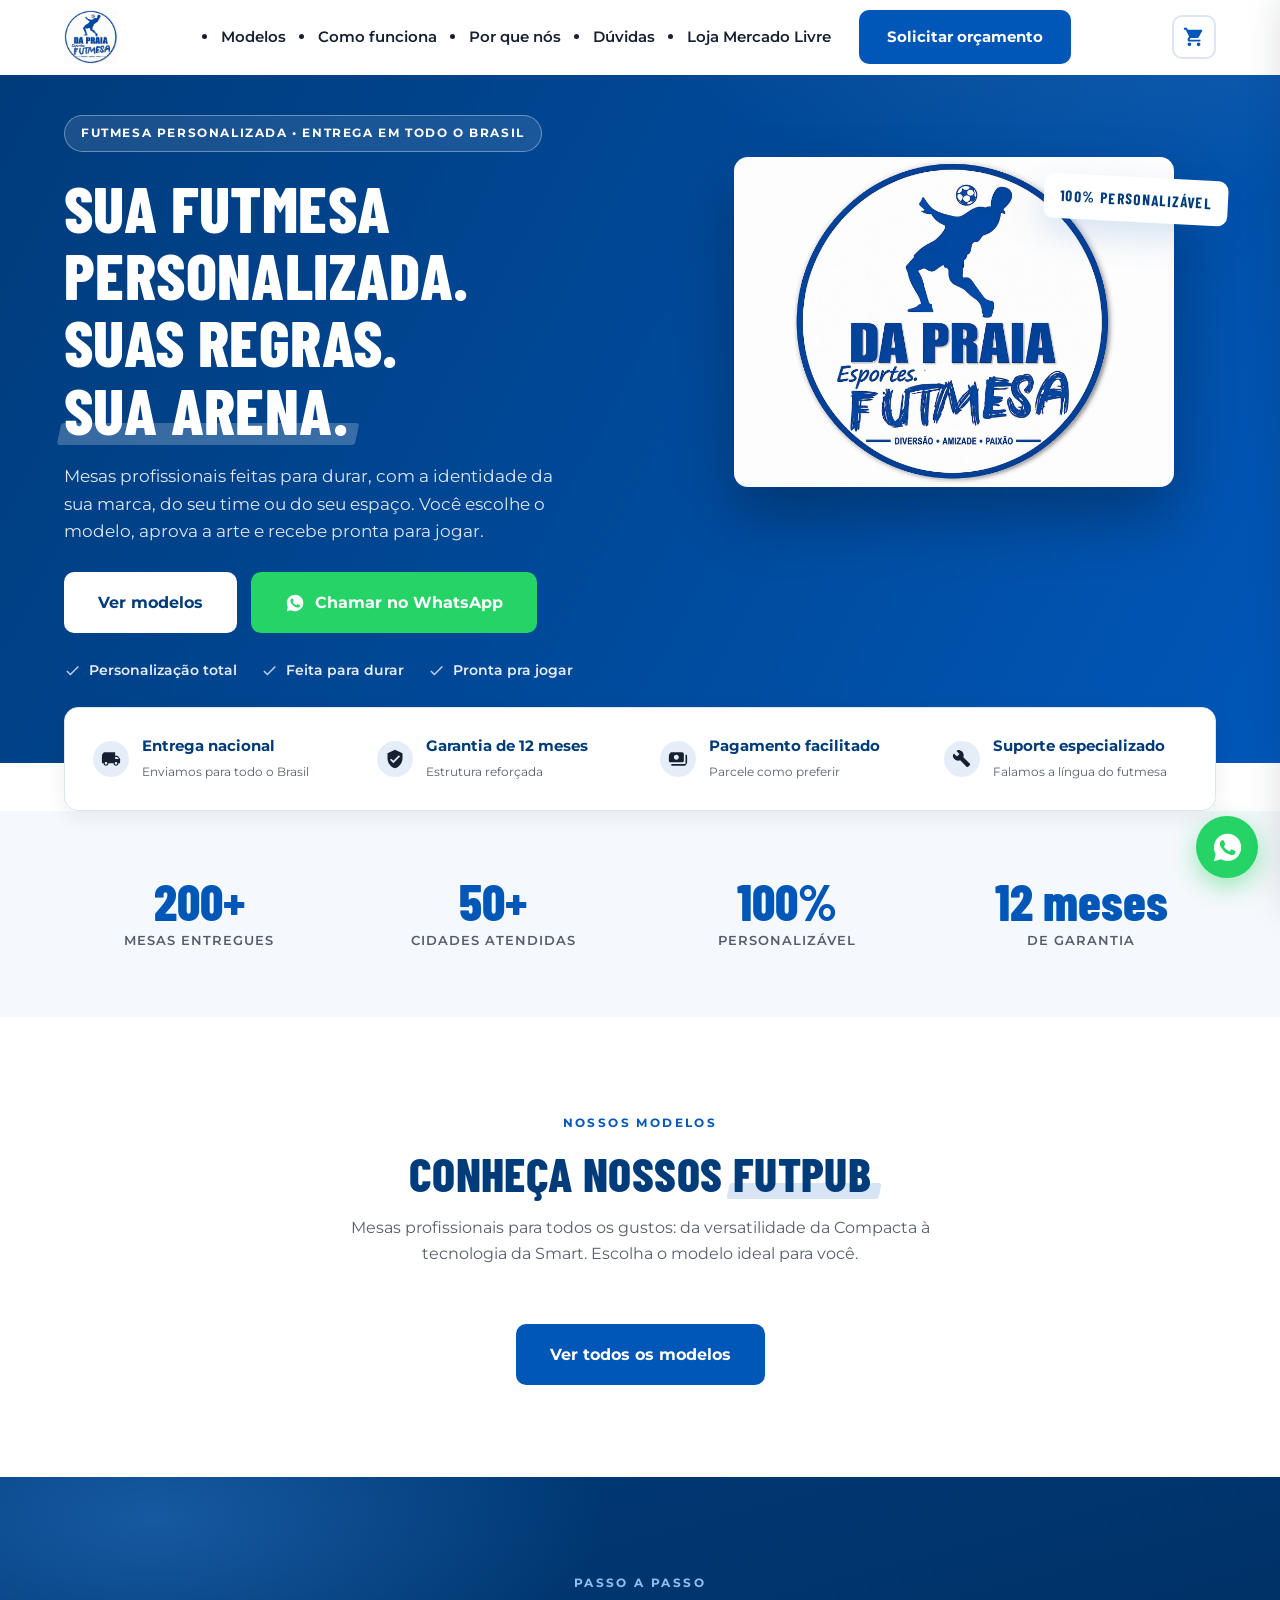
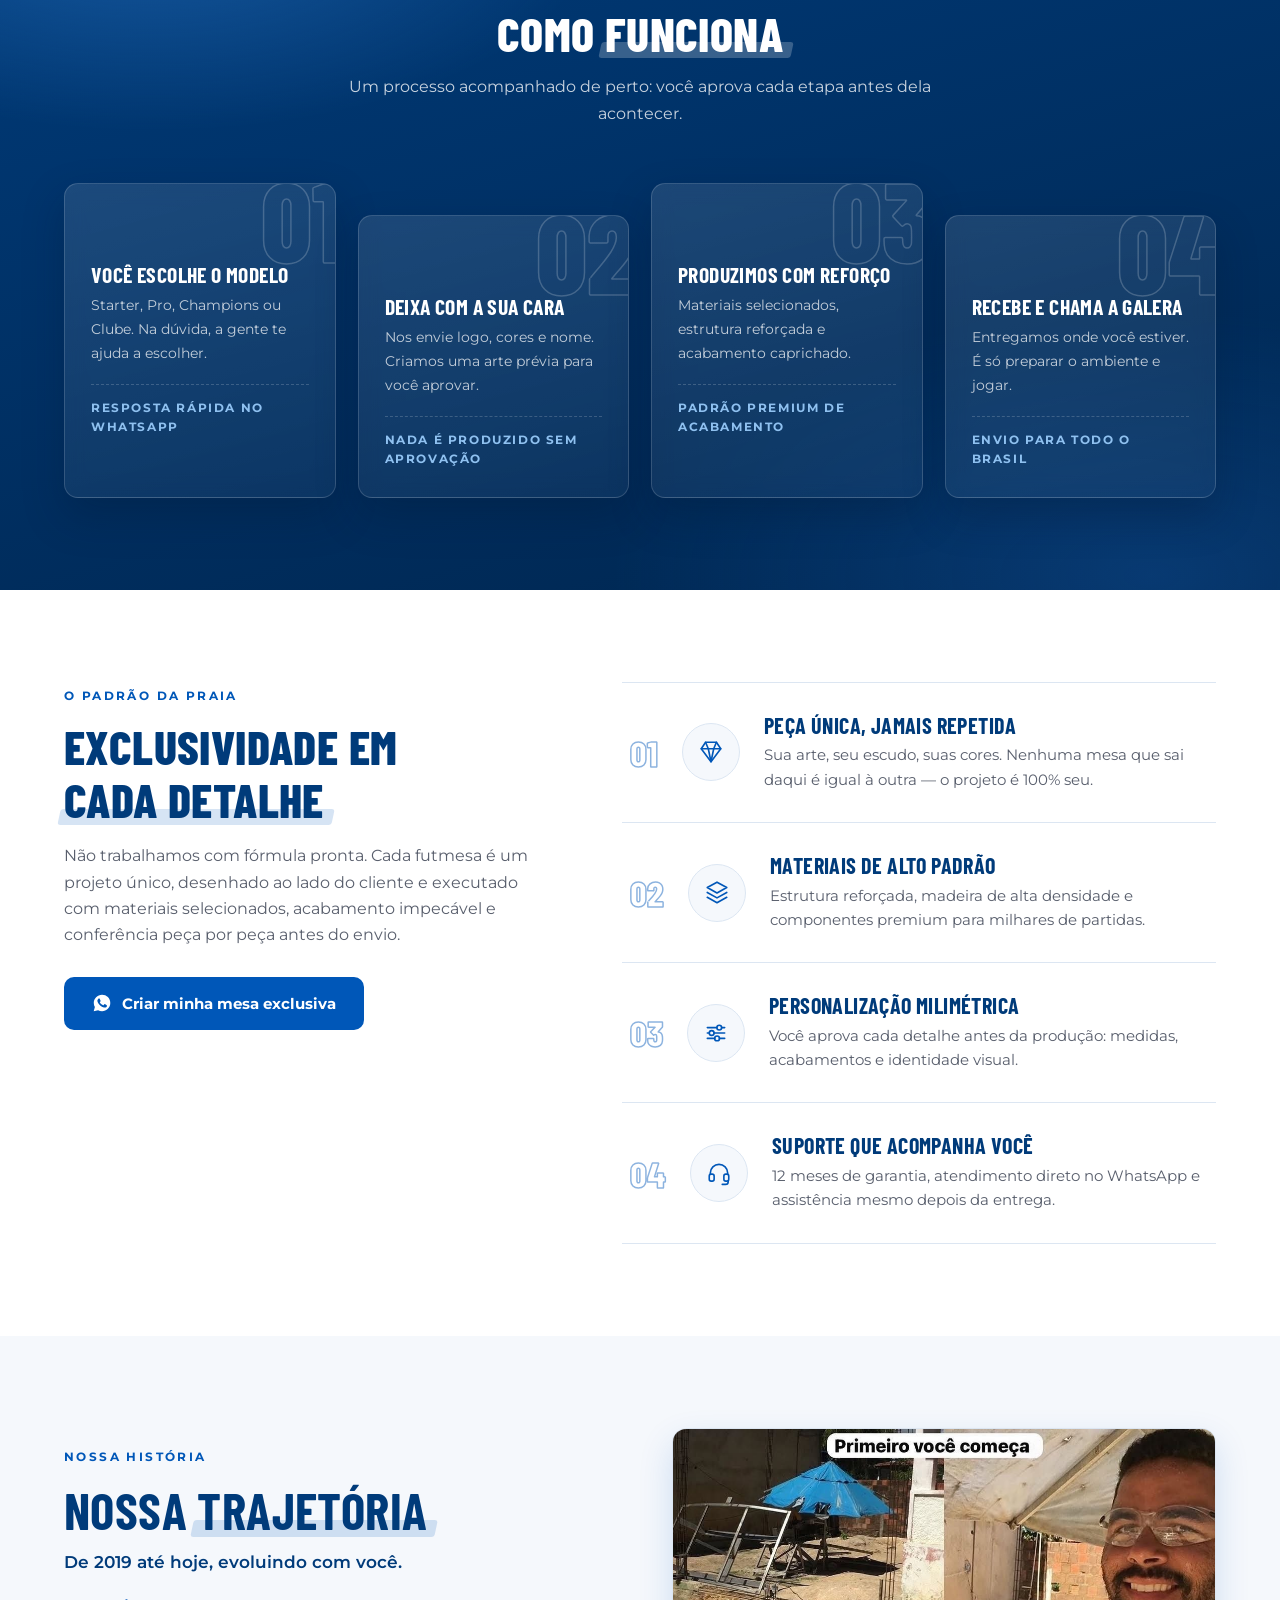
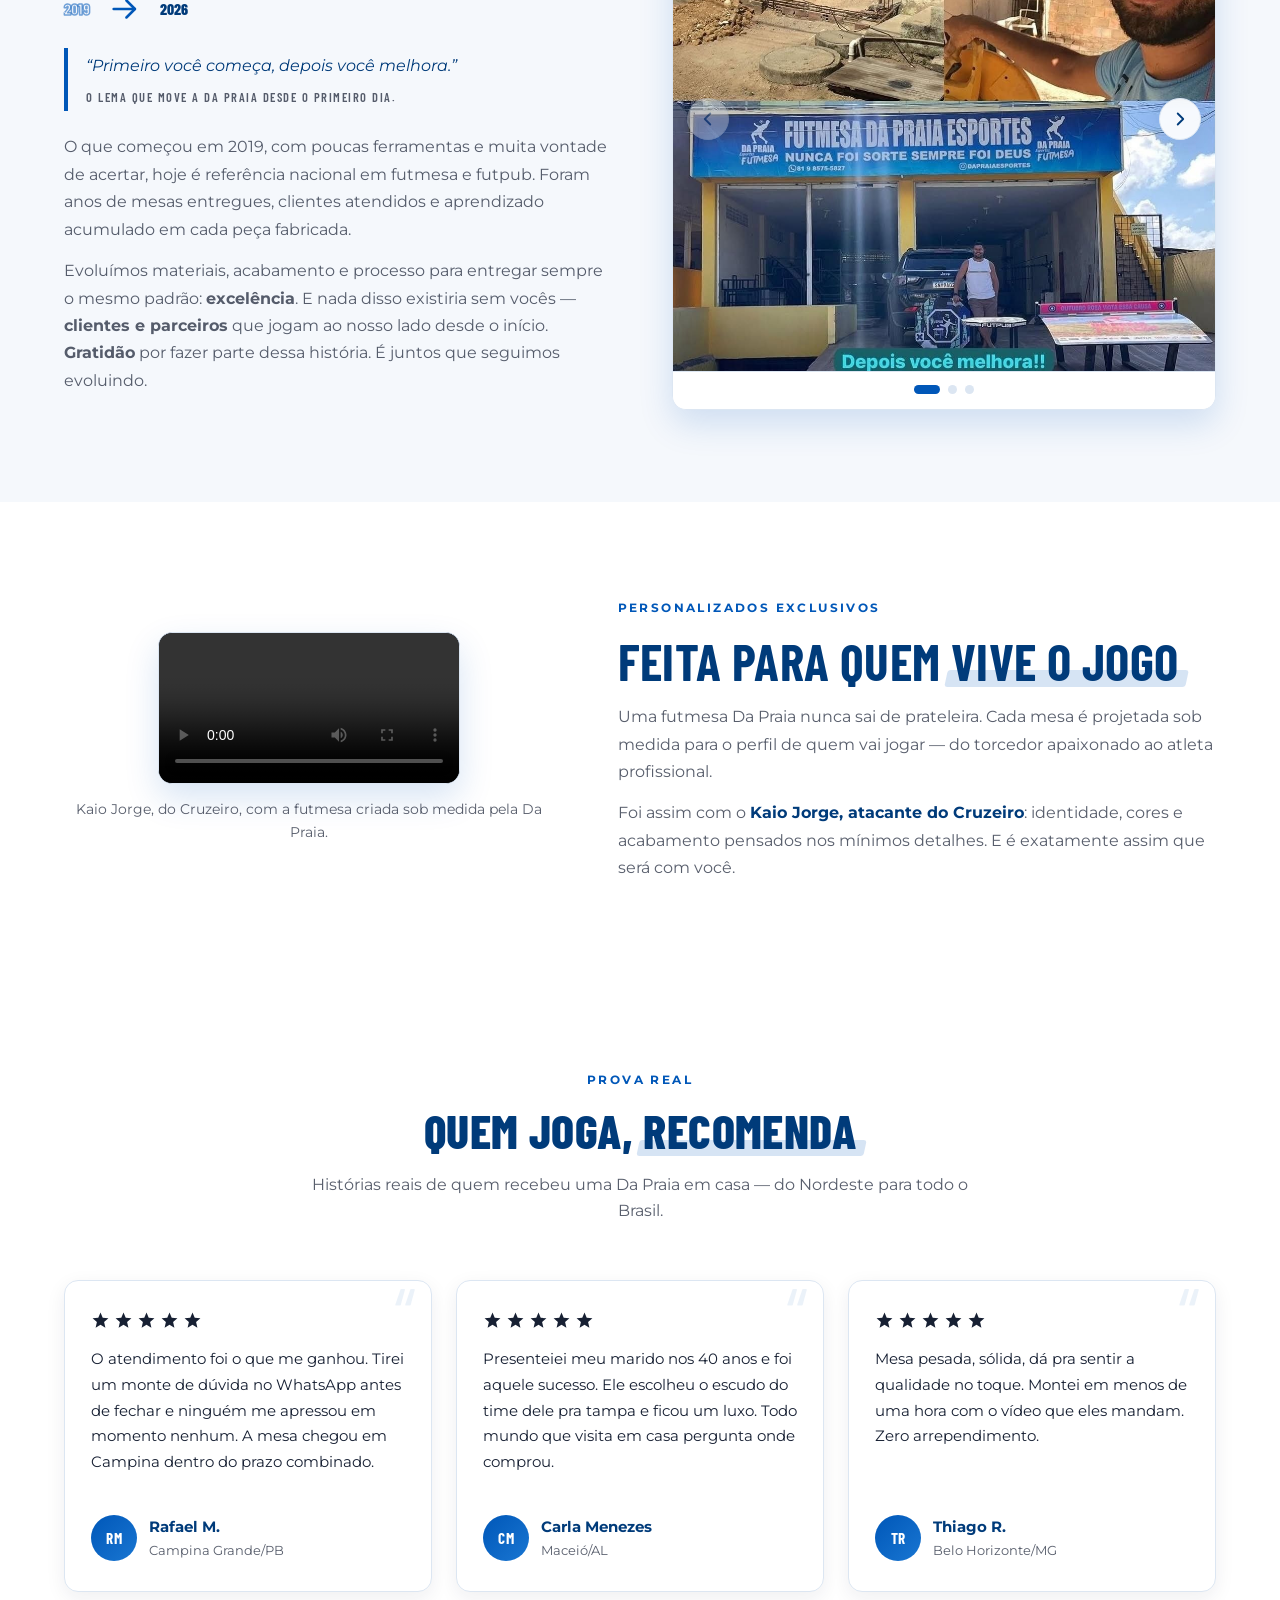
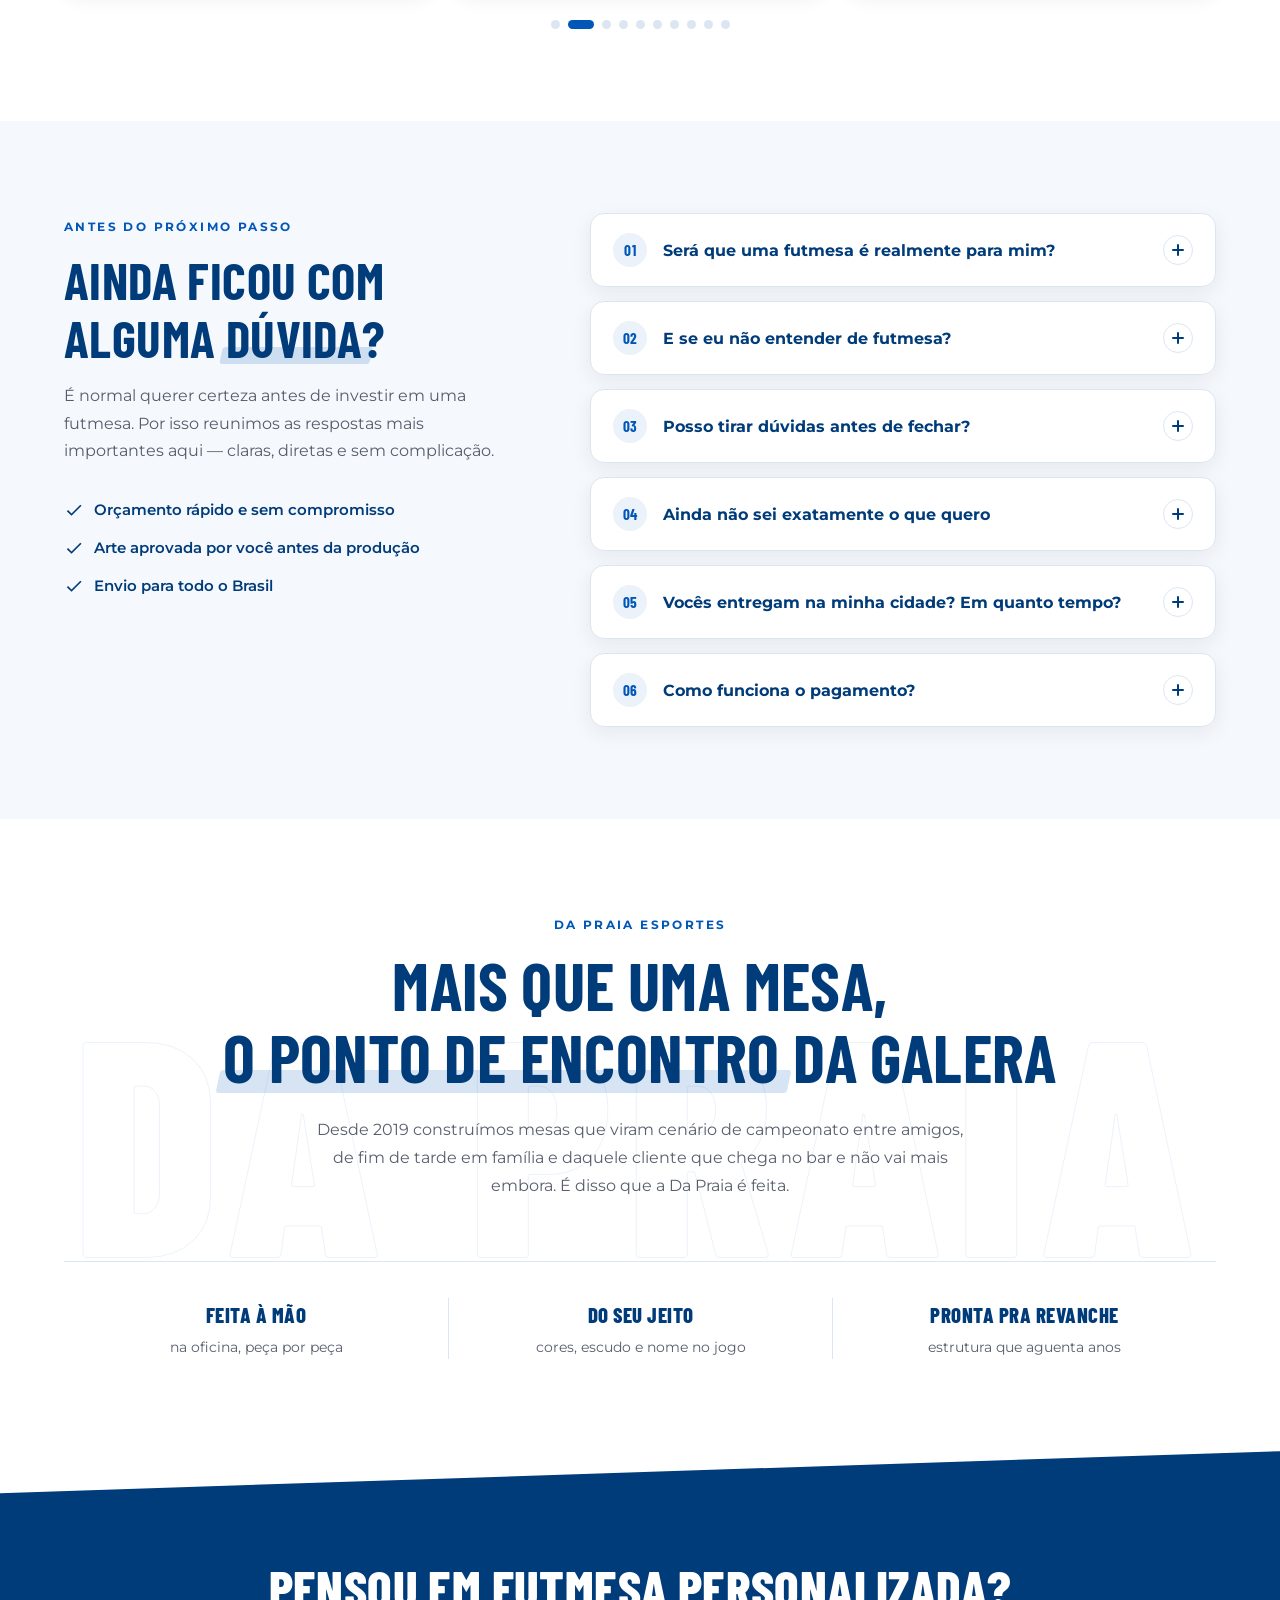
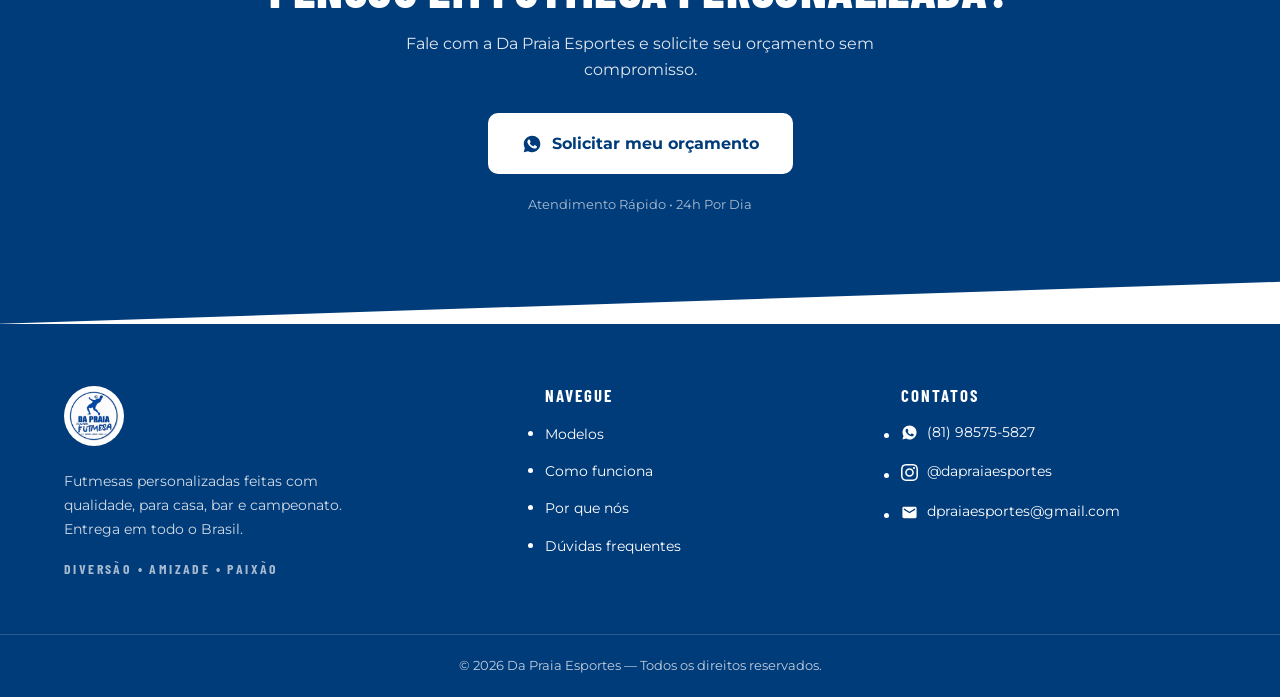
==== commit 9d0e82b8: "Update index.html" ====
--- a/index.html
+++ b/index.html
@@ -197,7 +197,7 @@
           <a href="modelos-futpub.html" class="btn btn-primary btn-lg">Ver todos os modelos</a>
         </div>
       </div>
-    </section>
+    </section>
 
     <!-- How it works -->
     <section class="section section-night" id="como-funciona">
@@ -1163,13 +1163,6 @@
             </a>
           </li>
         </ul>
-
-        <a href="https://www.mercadolivre.com.br/pagina/oro8zvaj"
-           class="btn-ml"
-           target="_blank"
-           rel="noopener noreferrer">
-          <span>Loja Mercado Livre</span>
-        </a>
       </div>
     </div>
 
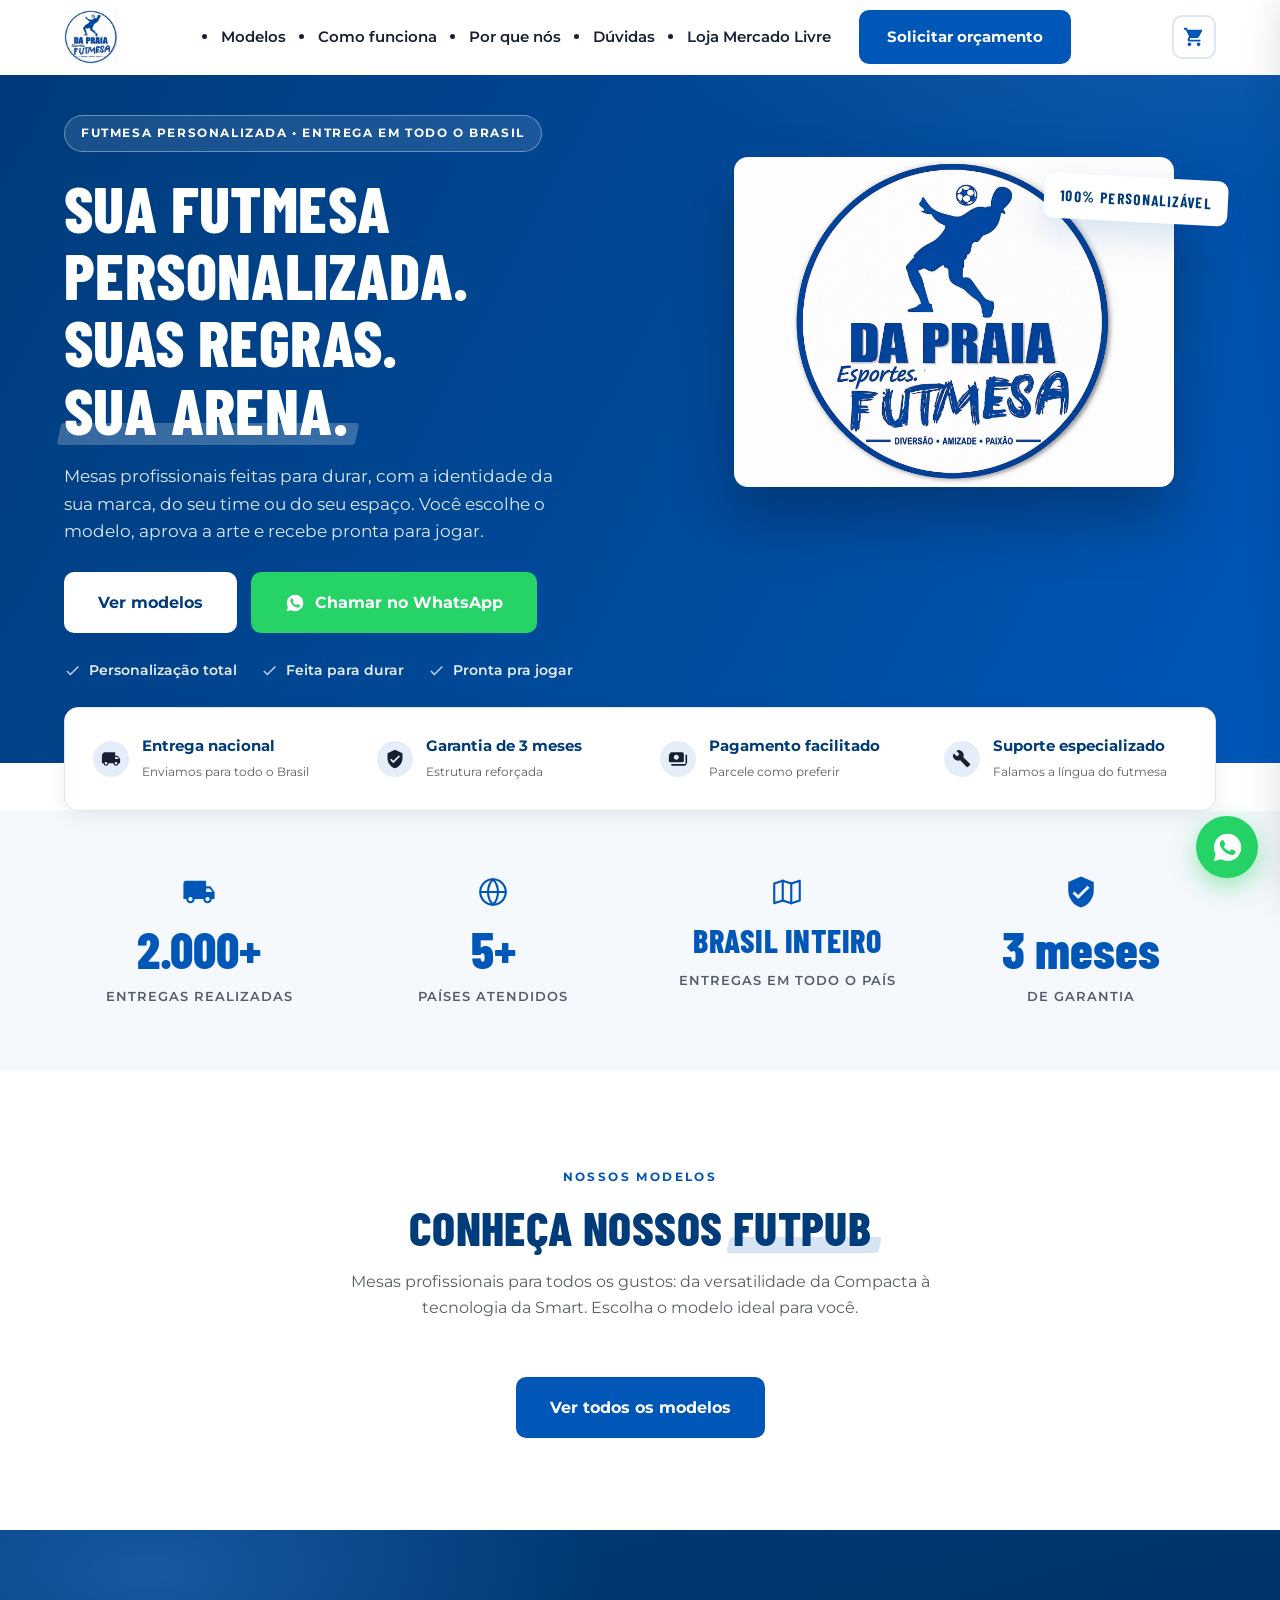
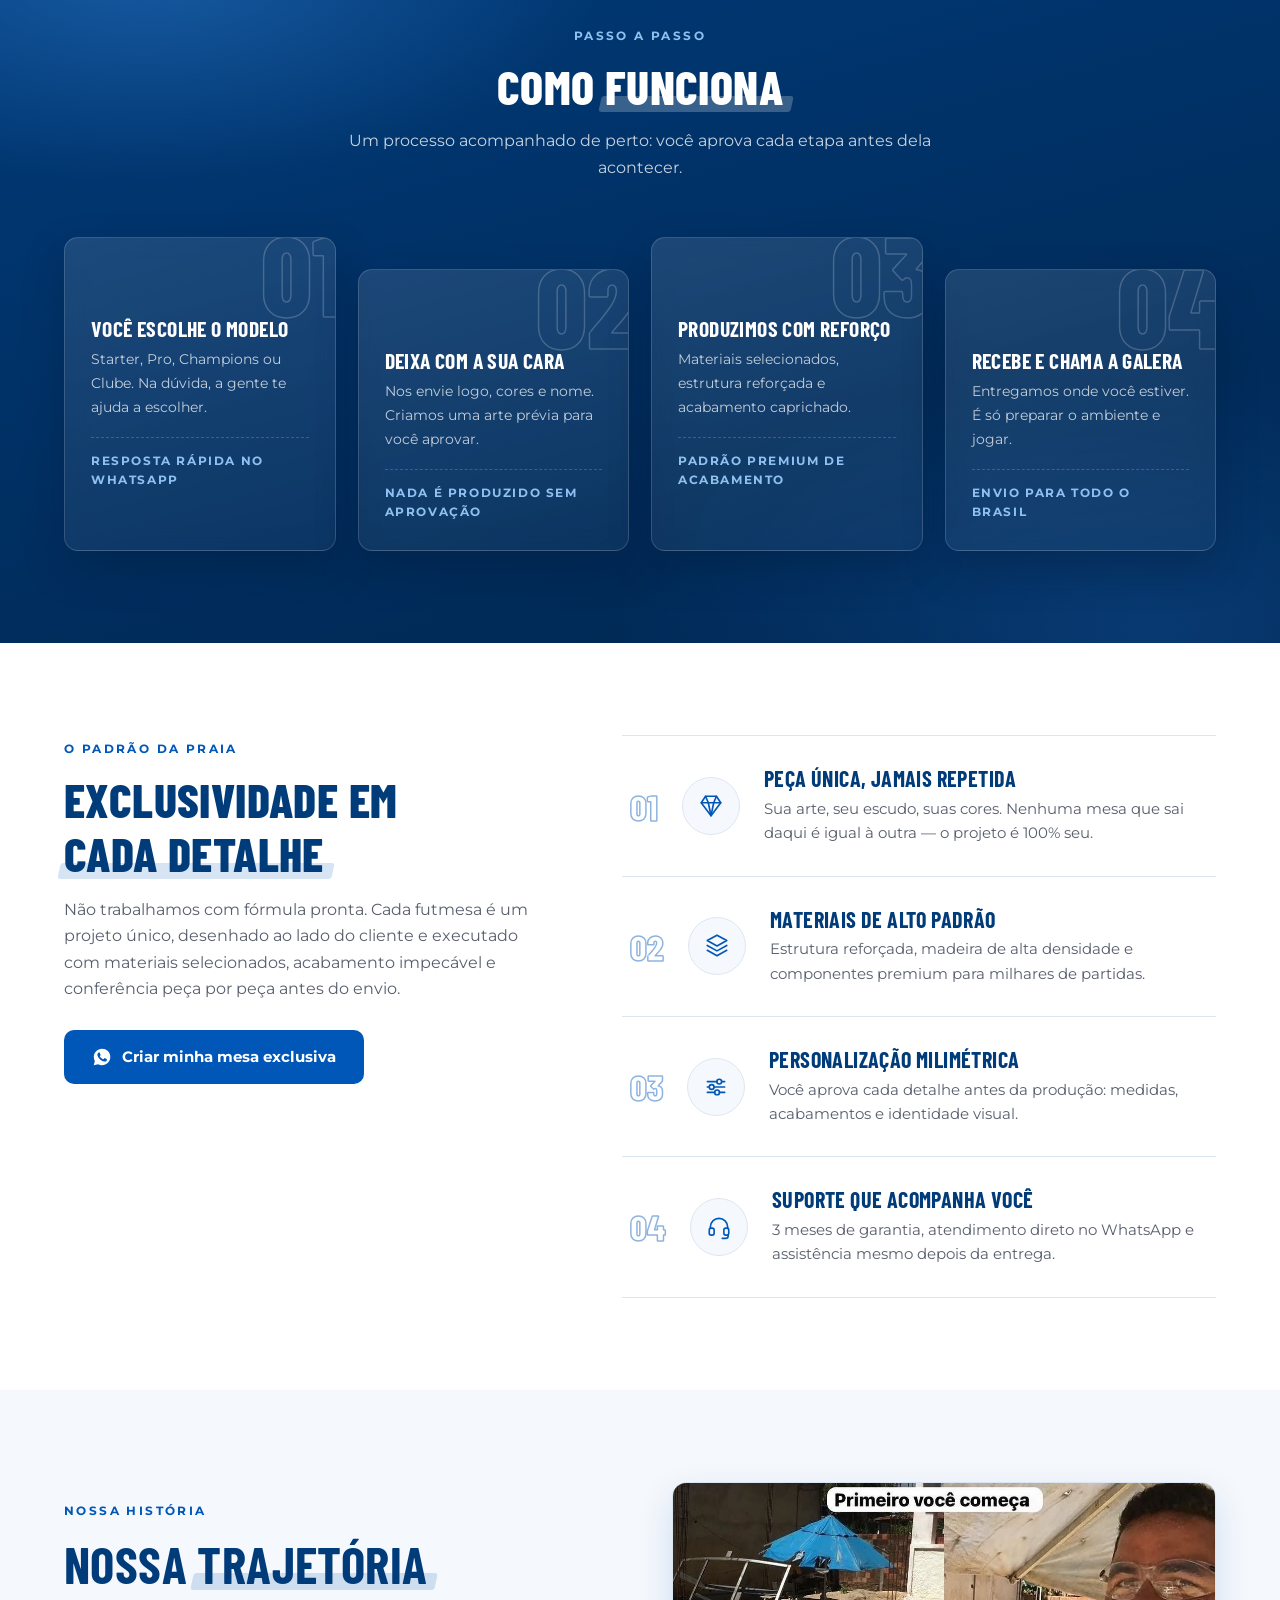
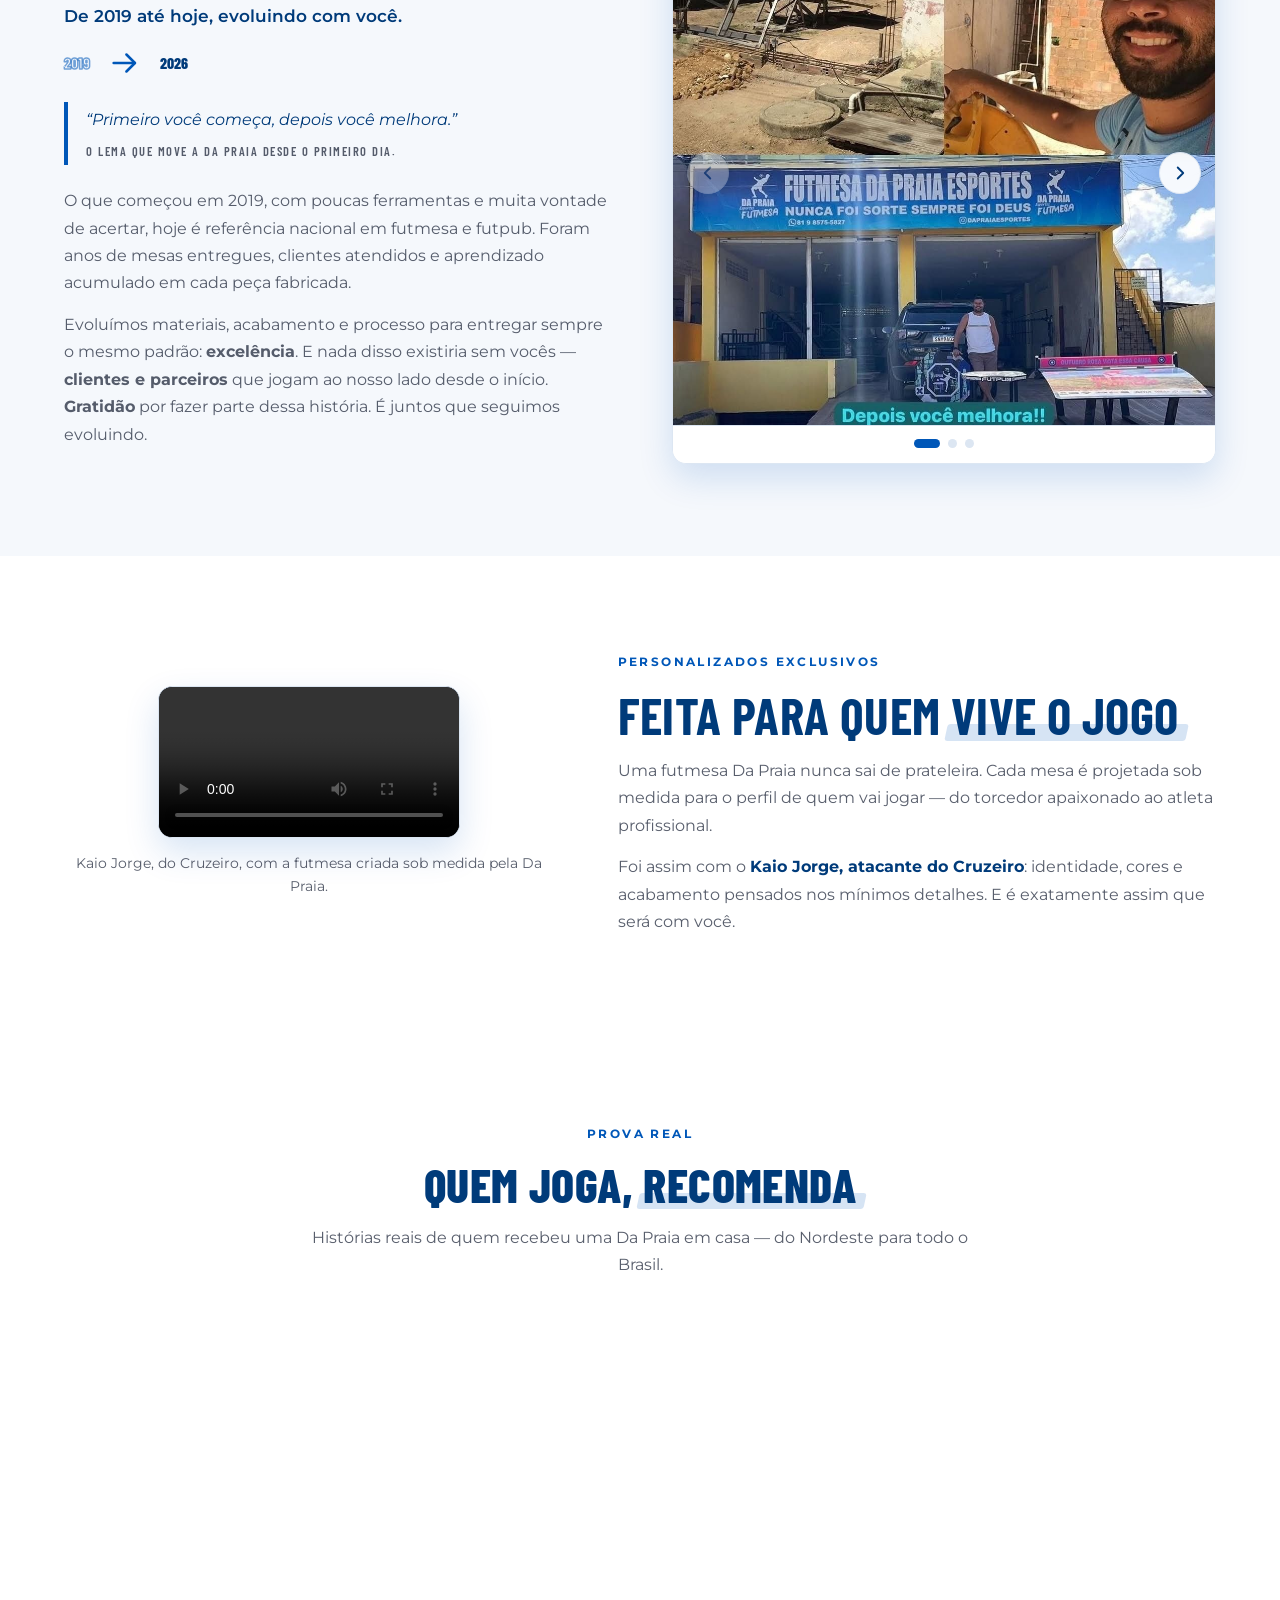
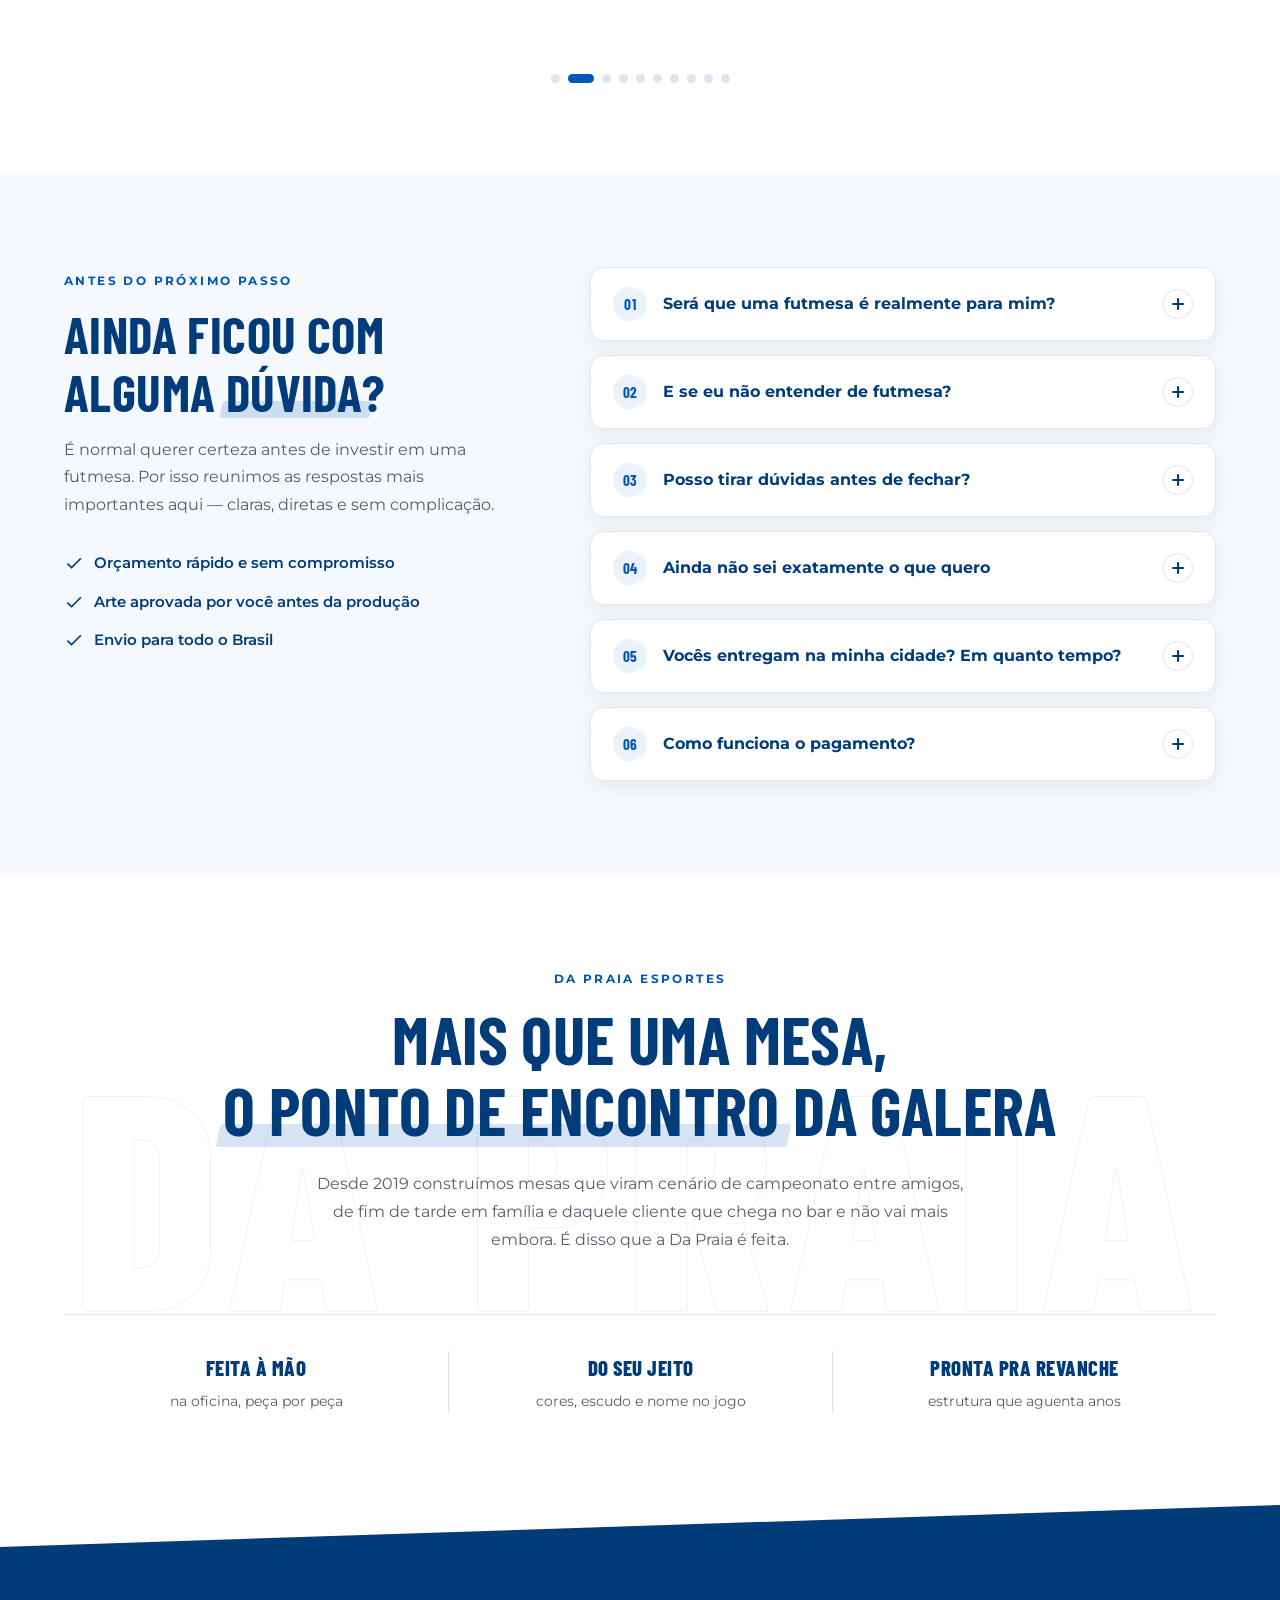
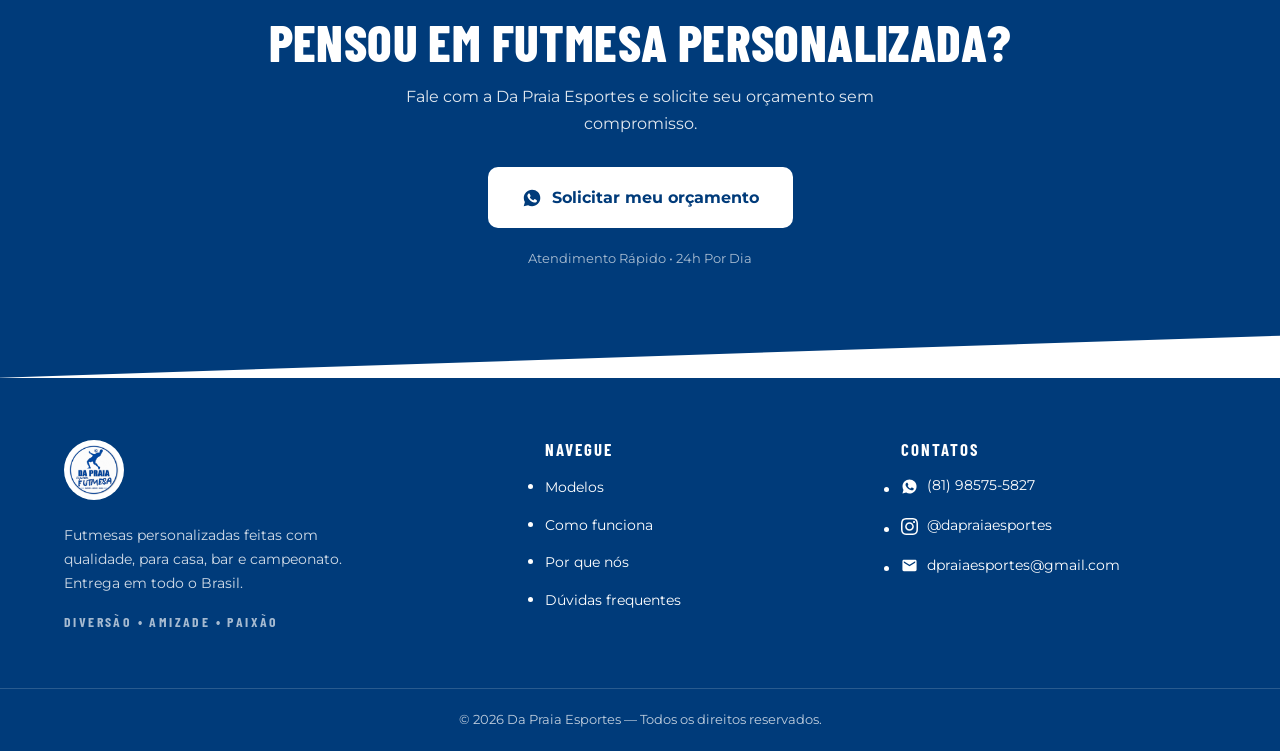
==== commit e5319454: "Update fmt.Println message from 'Hello' to 'Goodbye'" ====
--- a/index.html
+++ b/index.html
@@ -62,6 +62,8 @@
     <symbol id="i-layers" viewBox="0 0 24 24"><g fill="none" stroke="currentColor" stroke-width="1.5" stroke-linecap="round" stroke-linejoin="round"><path d="m12 2 9 5-9 5-9-5 9-5Z"/><path d="m3 11.5 9 5 9-5"/><path d="m3 16 9 5 9-5"/></g></symbol>
     <symbol id="i-sliders" viewBox="0 0 24 24"><g fill="none" stroke="currentColor" stroke-width="1.5" stroke-linecap="round"><path d="M4 7h8.8M17.2 7H20"/><circle cx="15" cy="7" r="2.2"/><path d="M4 12h1.8M10.2 12H20"/><circle cx="8" cy="12" r="2.2"/><path d="M4 17h6.8M15.2 17H20"/><circle cx="13" cy="17" r="2.2"/></g></symbol>
     <symbol id="i-headset" viewBox="0 0 24 24"><g fill="none" stroke="currentColor" stroke-width="1.5" stroke-linecap="round" stroke-linejoin="round"><path d="M4 13v-1a8 8 0 0 1 16 0v1"/><rect x="3" y="13" width="4.5" height="6.5" rx="1.8"/><rect x="16.5" y="13" width="4.5" height="6.5" rx="1.8"/><path d="M20.5 19.5v.5a2.5 2.5 0 0 1-2.5 2.5h-3"/></g></symbol>
+    <symbol id="i-globe" viewBox="0 0 24 24"><g fill="none" stroke="currentColor" stroke-width="1.5" stroke-linecap="round" stroke-linejoin="round"><circle cx="12" cy="12" r="9"/><path d="M3 12h18"/><path d="M12 3c-2.5 2.6-3.5 5.6-3.5 9S9.5 18.4 12 21c2.5-2.6 3.5-5.6 3.5-9S14.5 5.6 12 3Z"/></g></symbol>
+    <symbol id="i-map" viewBox="0 0 24 24"><g fill="none" stroke="currentColor" stroke-width="1.5" stroke-linecap="round" stroke-linejoin="round"><path d="M9 4 3 6v14l6-2 6 2 6-2V4l-6 2-6-2Z"/><path d="M9 4v14M15 6v14"/></g></symbol>
 
     <!-- Journey icons -->
     <symbol id="i-chevron-left" viewBox="0 0 24 24"><path fill="none" stroke="currentColor" stroke-width="2" stroke-linecap="round" stroke-linejoin="round" d="m14.5 6-6 6 6 6"/></symbol>
@@ -161,7 +163,7 @@
         </div>
         <div class="usp-bar__item">
           <svg aria-hidden="true"><use href="#i-shield"></use></svg>
-          <div><strong>Garantia de 12 meses</strong><span>Estrutura reforçada</span></div>
+          <div><strong>Garantia de 3 meses</strong><span>Estrutura reforçada</span></div>
         </div>
         <div class="usp-bar__item">
           <svg aria-hidden="true"><use href="#i-card"></use></svg>
@@ -177,10 +179,26 @@
     <!-- Stats -->
     <section class="stats">
       <div class="container stats-grid">
-        <div class="stat reveal"><strong data-count="200" data-suffix="+">0+</strong><span>Mesas entregues</span></div>
-        <div class="stat reveal"><strong data-count="50" data-suffix="+">0+</strong><span>Cidades atendidas</span></div>
-        <div class="stat reveal"><strong data-count="100" data-suffix="%">0%</strong><span>Personalizável</span></div>
-        <div class="stat reveal"><strong data-count="12" data-suffix=" meses">0 meses</strong><span>De garantia</span></div>
+        <div class="stat reveal">
+          <svg aria-hidden="true"><use href="#i-truck"></use></svg>
+          <strong data-count="2000" data-suffix="+">0+</strong>
+          <span>Entregas realizadas</span>
+        </div>
+        <div class="stat reveal">
+          <svg aria-hidden="true"><use href="#i-globe"></use></svg>
+          <strong data-count="5" data-suffix="+">0+</strong>
+          <span>Países atendidos</span>
+        </div>
+        <div class="stat reveal">
+          <svg aria-hidden="true"><use href="#i-map"></use></svg>
+          <strong class="stat__text">Brasil inteiro</strong>
+          <span>Entregas em todo o país</span>
+        </div>
+        <div class="stat reveal">
+          <svg aria-hidden="true"><use href="#i-shield"></use></svg>
+          <strong data-count="3" data-suffix=" meses">0 meses</strong>
+          <span>De garantia</span>
+        </div>
       </div>
     </section>
 
@@ -287,7 +305,7 @@
             <span class="why-item__icon"><svg aria-hidden="true"><use href="#i-headset"></use></svg></span>
             <div class="why-item__body">
               <h3>Suporte que acompanha você</h3>
-              <p>12 meses de garantia, atendimento direto no WhatsApp e assistência mesmo depois da entrega.</p>
+              <p>3 meses de garantia, atendimento direto no WhatsApp e assistência mesmo depois da entrega.</p>
             </div>
           </li>
         </ul>
--- a/css/style.css
+++ b/css/style.css
@@ -1,4 +1,4 @@
-﻿/* ============================================================
+/* ============================================================
    Main styles — sections follow the order of index.html
    ============================================================ */
 
@@ -562,7 +562,27 @@
   color: var(--primary);
 }
 
+.stat strong.stat__text {
+  font-family: var(--font-heading);
+  font-size: clamp(1.5rem, 3vw, 2rem);
+  font-weight: 800;
+  line-height: 1.1;
+  text-transform: uppercase;
+  letter-spacing: .5px;
+  color: var(--primary);
+}
+
+.stat svg {
+  width: 34px;
+  height: 34px;
+  margin: 0 auto 14px;
+  display: block;
+  color: var(--primary);
+}
+
 .stat span {
+  display: block;
+  margin-top: 10px;
   font-size: .84rem;
   font-weight: 600;
   letter-spacing: 1px;
@@ -1440,45 +1460,6 @@
   width: 17px;
   height: 17px;
   fill: currentColor;
-}
-
-/* Mercado Livre store badge — compact pill, ML yellow */
-.btn-ml {
-  display: inline-flex;
-  align-items: center;
-  margin-top: 16px;
-  padding: 8px 16px;
-  border-radius: 8px;
-  border: 1px solid rgba(0, 0, 0, .08);
-  background: linear-gradient(180deg, #FFE94A 0%, #FFE600 40%, #F5D800 100%);
-  color: #1A1A1A;
-  font-family: var(--font-body);
-  font-size: .76rem;
-  font-weight: 700;
-  letter-spacing: .3px;
-  box-shadow:
-    0 1px 2px rgba(0, 0, 0, .12),
-    inset 0 1px 0 rgba(255, 255, 255, .35);
-  transition:
-    background var(--transition),
-    box-shadow var(--transition),
-    transform var(--transition);
-}
-
-.btn-ml:hover {
-  background: linear-gradient(180deg, #FFEF6A 0%, #FFD200 40%, #E8CA00 100%);
-  box-shadow:
-    0 3px 10px rgba(255, 210, 0, .3),
-    0 1px 3px rgba(0, 0, 0, .15),
-    inset 0 1px 0 rgba(255, 255, 255, .4);
-  transform: translateY(-1px);
-}
-
-.btn-ml:active {
-  transform: translateY(0);
-  box-shadow:
-    0 1px 3px rgba(0, 0, 0, .12),
-    inset 0 1px 2px rgba(0, 0, 0, .08);
 }
 
 .footer-bottom {
